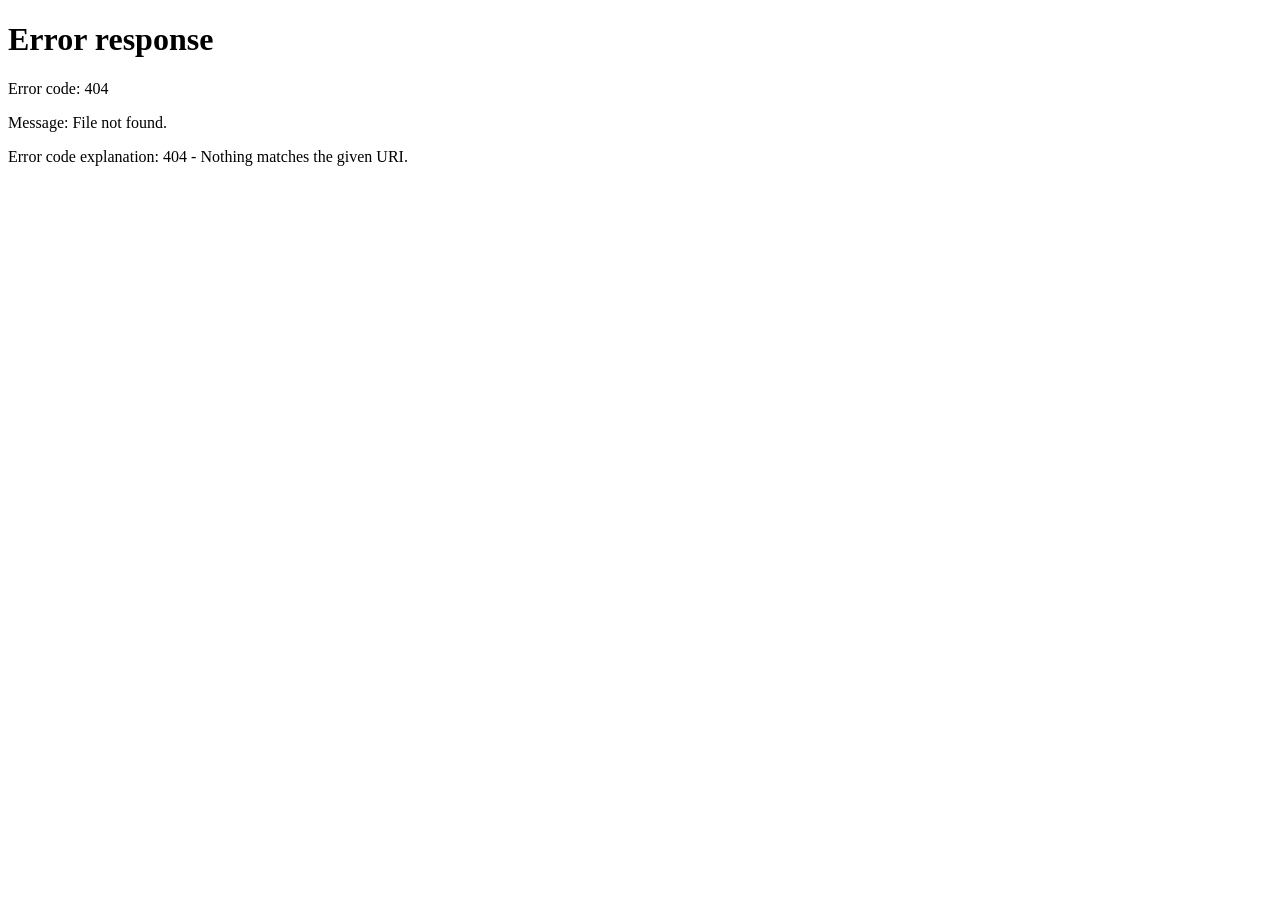
==== atas.html @ 08c1dd57 "Add files via upload" ====
<!DOCTYPE html>
<html lang="pt-BR" data-theme="light">
  <head>
    <meta charset="UTF-8" />
    <meta name="viewport" content="width=device-width, initial-scale=1.0" />
    <title>ATA's - Nílzon e Marco</title>
    <style>
      * { box-sizing: border-box; }

      body {
        margin: 0;
        background: #f3f6fb;
        color: #1f2a44;
        font-family: -apple-system, BlinkMacSystemFont, 'Segoe UI', Roboto, Helvetica, Arial, sans-serif;
      }

      .page { min-height: 100vh; }

      .hero {
        background: linear-gradient(135deg, #204ccf 0%, #3b82f6 100%);
        color: #ffffff;
        padding: 28px 24px 22px;
        box-shadow: 0 10px 24px rgba(37, 99, 235, 0.18);
      }
      .hero-inner, .content-inner {
        max-width: 1200px;
        margin: 0 auto;
      }
      .hero-top {
        display: flex;
        justify-content: space-between;
        align-items: flex-start;
        gap: 20px;
        flex-wrap: wrap;
      }
      .brand {
        display: flex;
        align-items: center;
        gap: 16px;
      }
      .brand-icon {
        width: 54px;
        height: 54px;
        display: grid;
        place-items: center;
        border-radius: 14px;
        background: rgba(255, 255, 255, 0.12);
        border: 1px solid rgba(255, 255, 255, 0.22);
        font-size: 24px;
      }
      h1 {
        margin: 0 0 4px;
        font-size: 2rem;
        line-height: 1.1;
        font-weight: 700;
      }
      h2 {
        margin: 0;
        font-size: 0.98rem;
        font-weight: 500;
        color: rgba(255, 255, 255, 0.84);
      }
      .hero-actions-top {
        display: flex;
        align-items: center;
        gap: 10px;
        flex-wrap: wrap;
      }
      .nav-btn, .logout-btn {
        padding: 9px 16px;
        font-size: 0.9rem;
        border-radius: 999px;
        border: 1px solid rgba(255, 255, 255, 0.32);
        background: rgba(255, 255, 255, 0.14);
        color: #ffffff;
        cursor: pointer;
        font-weight: 600;
        text-decoration: none;
        display: inline-flex;
        align-items: center;
        gap: 6px;
      }
      .nav-btn:hover, .logout-btn:hover { background: rgba(255, 255, 255, 0.24); }
      .logout-btn { background: rgba(255, 255, 255, 0.06); }

      .content-inner { padding: 18px 24px 36px; }

      .panel {
        background: #ffffff;
        border: 1px solid #e2e8f0;
        border-radius: 18px;
        padding: 22px;
        box-shadow: 0 12px 28px rgba(15, 23, 42, 0.06);
        margin-bottom: 22px;
      }
      .panel-head {
        display: flex;
        justify-content: space-between;
        align-items: flex-start;
        gap: 12px;
        flex-wrap: wrap;
        margin-bottom: 16px;
      }
      .panel-title {
        margin: 0;
        font-size: 1.08rem;
        font-weight: 700;
        color: #1e293b;
      }
      .panel-subtitle {
        margin: 2px 0 0;
        font-size: 0.88rem;
        color: #64748b;
      }

      .form-grid {
        display: grid;
        grid-template-columns: repeat(2, minmax(0, 1fr));
        gap: 14px;
        margin-bottom: 14px;
      }
      .form-field { display: flex; flex-direction: column; }
      .form-field.full { grid-column: 1 / -1; }
      .form-label {
        font-size: 0.78rem;
        font-weight: 700;
        text-transform: uppercase;
        letter-spacing: 0.04em;
        color: #475569;
        margin-bottom: 6px;
      }
      .form-input,
      .form-textarea,
      .form-select {
        width: 100%;
        padding: 10px 12px;
        font-size: 0.95rem;
        border-radius: 10px;
        border: 1px solid #cbd5e1;
        background: #f8fafc;
        color: #1e293b;
        font-family: inherit;
        outline: none;
      }
      .form-textarea { min-height: 90px; resize: vertical; }
      .form-input:focus,
      .form-textarea:focus,
      .form-select:focus {
        border-color: #2563eb;
        background: #ffffff;
        box-shadow: 0 0 0 3px rgba(37, 99, 235, 0.15);
      }

      .tabs {
        display: flex;
        gap: 8px;
        flex-wrap: wrap;
        margin-bottom: 14px;
      }
      .tab-btn {
        padding: 8px 14px;
        font-size: 0.86rem;
        font-weight: 600;
        border-radius: 999px;
        border: 1px solid #dbe4f0;
        background: #ffffff;
        color: #64748b;
        cursor: pointer;
        font-family: inherit;
      }
      .tab-btn:hover { background: #f8fafc; }
      .tab-btn.active {
        background: #2563eb;
        border-color: #2563eb;
        color: #ffffff;
      }
      .tab-pane { display: none; }
      .tab-pane.active { display: block; }

      .item-list {
        display: flex;
        flex-direction: column;
        gap: 10px;
        margin-bottom: 12px;
      }
      .item-row {
        display: grid;
        grid-template-columns: 36px 1fr 160px 150px 36px;
        gap: 10px;
        align-items: center;
        background: #f8fafc;
        border: 1px solid #e2e8f0;
        border-radius: 12px;
        padding: 8px 10px;
      }
      .item-row .item-pos {
        text-align: center;
        font-weight: 700;
        color: #2563eb;
        background: #eff6ff;
        border-radius: 8px;
        padding: 8px 0;
        font-size: 0.85rem;
      }
      .item-row .item-input {
        width: 100%;
        padding: 9px 10px;
        font-size: 0.93rem;
        border-radius: 8px;
        border: 1px solid #cbd5e1;
        background: #ffffff;
        color: #1e293b;
        font-family: inherit;
        outline: none;
      }
      .item-row .item-select,
      .item-row .item-date {
        width: 100%;
        padding: 9px 10px;
        font-size: 0.9rem;
        border-radius: 8px;
        border: 1px solid #cbd5e1;
        background: #ffffff;
        color: #1e293b;
        font-family: inherit;
        outline: none;
      }
      .item-remove {
        background: #fef2f2;
        border: 1px solid #fecaca;
        color: #b91c1c;
        border-radius: 8px;
        padding: 8px;
        cursor: pointer;
        font-weight: 700;
      }
      .item-remove:hover { background: #fee2e2; }
      .item-remove:disabled { opacity: 0.4; cursor: not-allowed; }

      .row-actions {
        display: flex;
        gap: 10px;
        flex-wrap: wrap;
        justify-content: space-between;
        align-items: center;
      }
      .btn {
        padding: 11px 18px;
        font-size: 0.95rem;
        font-weight: 700;
        border-radius: 12px;
        border: 0;
        cursor: pointer;
        font-family: inherit;
      }
      .btn.primary {
        background: linear-gradient(135deg, #2563eb 0%, #3b82f6 100%);
        color: #ffffff;
        box-shadow: 0 8px 18px rgba(37, 99, 235, 0.22);
      }
      .btn.primary:hover { filter: brightness(0.97); }
      .btn.secondary {
        background: #f1f5f9;
        color: #334155;
      }
      .btn.secondary:hover { background: #e2e8f0; }
      .btn.ghost {
        background: #ffffff;
        border: 1px solid #cbd5e1;
        color: #475569;
      }
      .btn.ghost:hover { background: #f8fafc; }
      .btn:disabled { opacity: 0.6; cursor: progress; }

      .helper {
        font-size: 0.82rem;
        color: #64748b;
        margin-top: 4px;
      }

      .feedback {
        margin-top: 12px;
        padding: 10px 12px;
        border-radius: 10px;
        font-size: 0.88rem;
        display: none;
      }
      .feedback.success {
        background: #dcfce7;
        color: #166534;
        border: 1px solid #86efac;
      }
      .feedback.error {
        background: #fef2f2;
        color: #b91c1c;
        border: 1px solid #fecaca;
      }
      .feedback.info {
        background: #eff6ff;
        color: #1d4ed8;
        border: 1px solid #bfdbfe;
      }

      .ata-history {
        display: flex;
        flex-direction: column;
        gap: 14px;
      }
      .ata-card {
        border: 1px solid #e2e8f0;
        border-radius: 14px;
        padding: 14px 16px;
        background: #f8fafc;
      }
      .ata-card-head {
        display: flex;
        justify-content: space-between;
        gap: 10px;
        flex-wrap: wrap;
        margin-bottom: 6px;
      }
      .ata-card-title {
        margin: 0;
        font-size: 1rem;
        font-weight: 700;
        color: #1e293b;
      }
      .ata-card-meta {
        font-size: 0.82rem;
        color: #64748b;
      }
      .ata-card-meta strong { color: #1e293b; }
      .ata-card-tags {
        display: flex;
        flex-wrap: wrap;
        gap: 6px;
        margin-top: 8px;
      }
      .ata-tag {
        font-size: 0.72rem;
        font-weight: 700;
        text-transform: uppercase;
        letter-spacing: 0.04em;
        padding: 4px 8px;
        border-radius: 999px;
      }
      .ata-tag.institucional { background: #eef2ff; color: #4338ca; }
      .ata-tag.financeiro    { background: #ecfdf5; color: #047857; }
      .ata-tag.fiscal        { background: #ecfeff; color: #0f766e; }
      .ata-tag.juridico      { background: #f5f3ff; color: #7c3aed; }
      .ata-tag.comercial     { background: #fff1f2; color: #be123c; }
      .ata-tag.operacional   { background: #f1f5f9; color: #334155; }
      .ata-tag.estrategico   { background: #fef3c7; color: #b45309; }
      .ata-tag.marketing     { background: #fdf2f8; color: #c026d3; }
      .ata-tag.ti            { background: #e0f2fe; color: #0369a1; }
      .ata-tag.consultoria   { background: #fff7ed; color: #c2410c; }
      .ata-tag.outras        { background: #f1f5f9; color: #64748b; }
      .ata-tag.count {
        background: #e0f2fe;
        color: #0c4a6e;
      }
      .ata-card-notes {
        margin-top: 10px;
        background: #ffffff;
        border: 1px dashed #cbd5e1;
        border-radius: 10px;
        padding: 8px 10px;
        font-size: 0.88rem;
        color: #475569;
        white-space: pre-wrap;
      }
      .empty-history {
        text-align: center;
        color: #94a3b8;
        padding: 30px 10px;
      }

      @media (max-width: 760px) {
        .form-grid { grid-template-columns: 1fr; }
        .item-row {
          grid-template-columns: 1fr;
        }
        .item-row .item-pos {
          width: 36px;
          padding: 6px 0;
        }
        .row-actions { flex-direction: column; align-items: stretch; }
        .btn { width: 100%; }
      }

      /* ===== Toolbar do histórico ===== */
      .history-toolbar {
        display: flex;
        gap: 10px;
        margin-bottom: 14px;
        flex-wrap: wrap;
        align-items: center;
      }
      .history-search {
        flex: 2;
        min-width: 220px;
      }
      .history-select {
        flex: 1;
        min-width: 150px;
        background: #ffffff;
      }
      .history-toolbar.custom-range {
        margin-top: -6px;
        margin-bottom: 18px;
      }

      /* Card de ATA clicável */
      .ata-card {
        cursor: pointer;
        transition: transform 0.15s ease, box-shadow 0.15s ease, border-color 0.15s ease;
      }
      .ata-card:hover {
        transform: translateY(-2px);
        box-shadow: 0 14px 28px rgba(15, 23, 42, 0.10);
        border-color: #cfddf6;
      }

      /* ===== Modal de detalhes da ATA ===== */
      .modal-backdrop {
        position: fixed;
        inset: 0;
        background: rgba(15, 23, 42, 0.55);
        display: none;
        align-items: center;
        justify-content: center;
        padding: 20px;
        z-index: 100;
      }
      .modal-backdrop.open { display: flex; }
      .modal-card {
        background: #ffffff;
        border-radius: 18px;
        box-shadow: 0 22px 48px rgba(15, 23, 42, 0.28);
        width: 100%;
        max-width: 720px;
        max-height: 90vh;
        overflow-y: auto;
        padding: 24px;
      }
      .ata-detail-card { padding: 26px 28px; }
      .ata-detail-head {
        display: flex;
        justify-content: space-between;
        align-items: flex-start;
        gap: 14px;
        margin-bottom: 14px;
        padding-bottom: 14px;
        border-bottom: 1px solid #f1f5f9;
      }
      .modal-title {
        margin: 0 0 6px;
        font-size: 1.25rem;
        color: #1e293b;
      }
      .ata-detail-meta {
        font-size: 0.85rem;
        color: #64748b;
      }
      .modal-close-btn {
        flex: 0 0 auto;
        width: 36px;
        height: 36px;
        padding: 0 !important;
        font-size: 1rem;
      }

      .ata-detail-section { margin: 16px 0; }
      .ata-detail-section-title {
        margin: 0 0 10px;
        font-size: 0.78rem;
        text-transform: uppercase;
        letter-spacing: 0.08em;
        color: #94a3b8;
        font-weight: 700;
      }
      .ata-detail-task-count {
        font-size: 0.78rem;
        color: #2563eb;
        margin-left: 6px;
      }
      .ata-detail-info-grid {
        display: grid;
        grid-template-columns: repeat(2, 1fr);
        gap: 10px 18px;
      }
      .ata-detail-info-item {
        font-size: 0.88rem;
        color: #1e293b;
      }
      .ata-detail-info-item strong {
        display: block;
        font-size: 0.72rem;
        text-transform: uppercase;
        letter-spacing: 0.06em;
        color: #94a3b8;
        margin-bottom: 2px;
      }
      .ata-detail-notes {
        background: #f8fafc;
        border: 1px solid #e2e8f0;
        border-radius: 12px;
        padding: 12px 14px;
        font-size: 0.9rem;
        color: #1e293b;
        white-space: pre-wrap;
      }
      .ata-detail-tasks {
        display: flex;
        flex-direction: column;
        gap: 8px;
      }
      .ata-detail-task {
        display: flex;
        align-items: center;
        gap: 10px;
        padding: 10px 12px;
        border: 1px solid #e2e8f0;
        border-radius: 10px;
        background: #ffffff;
        font-size: 0.9rem;
      }
      .ata-detail-task .task-num {
        flex: 0 0 32px;
        height: 28px;
        display: grid;
        place-items: center;
        background: #f1f5f9;
        color: #475569;
        border-radius: 999px;
        font-weight: 700;
        font-size: 0.78rem;
      }
      .ata-detail-task .task-title {
        flex: 1;
        color: #1e293b;
      }
      .ata-detail-task .task-status {
        font-size: 0.72rem;
        font-weight: 700;
        padding: 4px 8px;
        border-radius: 999px;
        text-transform: uppercase;
        letter-spacing: 0.04em;
      }
      .ata-detail-task .task-status.pendente {
        background: #fef3c7;
        color: #92400e;
      }
      .ata-detail-task .task-status.concluida {
        background: #dcfce7;
        color: #166534;
      }
      .ata-detail-task.concluida .task-title {
        text-decoration: line-through;
        color: #94a3b8;
      }
      .ata-detail-task .task-cat {
        font-size: 0.7rem;
        font-weight: 700;
        padding: 3px 7px;
        border-radius: 999px;
        text-transform: uppercase;
      }

      .modal-actions {
        display: flex;
        justify-content: flex-end;
        gap: 10px;
        margin-top: 20px;
        padding-top: 16px;
        border-top: 1px solid #f1f5f9;
        flex-wrap: wrap;
      }
      .modal-btn {
        padding: 10px 16px;
        border-radius: 999px;
        font-size: 0.9rem;
        font-weight: 600;
        cursor: pointer;
        font-family: inherit;
        border: 1px solid transparent;
      }
      .modal-btn.primary {
        background: linear-gradient(135deg, #2563eb, #3b82f6);
        color: #ffffff;
        box-shadow: 0 6px 14px rgba(37, 99, 235, 0.22);
      }
      .modal-btn.primary:hover { filter: brightness(0.96); }
      .modal-btn.secondary {
        background: #f1f5f9;
        color: #334155;
      }
      .modal-btn.secondary:hover { background: #e2e8f0; }

      /* ===== Print ===== */
      @media print {
        body * { visibility: hidden; }
        #ata-detail-modal, #ata-detail-modal * { visibility: visible; }
        #ata-detail-modal {
          position: absolute;
          inset: 0;
          background: #ffffff;
          padding: 0;
          display: block !important;
        }
        .modal-card {
          box-shadow: none;
          max-width: 100%;
          max-height: none;
          border-radius: 0;
        }
        .modal-actions, .modal-close-btn { display: none !important; }
      }

      @media (max-width: 640px) {
        .ata-detail-info-grid { grid-template-columns: 1fr; }
        .modal-actions { justify-content: stretch; }
        .modal-btn { flex: 1; text-align: center; }
      }
    </style>
    <link rel="stylesheet" href="css/notifications.css" />
  </head>
  <body>
    <div class="page">
      <header class="hero">
        <div class="hero-inner">
          <div class="hero-top">
            <div class="brand">
              <div class="brand-icon">📑</div>
              <div>
                <h1>ATA's</h1>
                <h2>Registre tarefas em série e gere cards no quadro</h2>
              </div>
            </div>
            <div class="hero-actions-top" id="hero-actions-top">
              <a class="nav-btn" href="index.html" title="Voltar ao quadro de cards">📋 Quadro</a>
              <a class="nav-btn" href="dashboard.html" title="Painel gerencial">📊 Painel gerencial</a>
              <button class="logout-btn" id="logout-btn" type="button">Sair</button>
            </div>
          </div>
        </div>
      </header>

      <main class="content-inner">
        <!-- Nova ATA -->
        <section class="panel">
          <div class="panel-head">
            <div>
              <h3 class="panel-title">Nova ATA</h3>
              <p class="panel-subtitle">Preencha o cabeçalho, adicione as tarefas e gere os cards de uma só vez.</p>
            </div>
          </div>

          <div class="form-grid">
            <div class="form-field full">
              <label class="form-label" for="ata-title">Título da ATA *</label>
              <input type="text" id="ata-title" class="form-input" placeholder="Ex.: Reunião 30/04 - Marco e Nílzon" maxlength="200" />
            </div>
            <div class="form-field">
              <label class="form-label" for="ata-meeting-date">Data da reunião *</label>
              <input type="date" id="ata-meeting-date" class="form-input" />
              <span class="helper">Data em que a reunião aconteceu.</span>
            </div>
            <div class="form-field">
              <label class="form-label" for="ata-author">Autor / responsável *</label>
              <input type="text" id="ata-author" class="form-input" placeholder="Seu nome" maxlength="80" />
              <span class="helper">Quem está registrando esta ATA.</span>
            </div>
            <div class="form-field full">
              <label class="form-label" for="ata-participants">Nome dos participantes</label>
              <input type="text" id="ata-participants" class="form-input" placeholder="Ex.: Marco Monteiro, Nílzon Spínola, Carlos ABE" maxlength="400" />
              <span class="helper">Separe os nomes por vírgula.</span>
            </div>
            <div class="form-field full">
              <label class="form-label" for="ata-notes">Observações da ATA (opcional)</label>
              <textarea id="ata-notes" class="form-textarea" placeholder="Contexto, decisões, encaminhamentos..." maxlength="2000"></textarea>
            </div>
          </div>

          <div class="tabs" role="tablist">
            <button class="tab-btn active" type="button" data-tab="structured">Editor estruturado</button>
            <button class="tab-btn" type="button" data-tab="paste">Colar lista corrida</button>
          </div>

          <!-- Aba: estruturado -->
          <div class="tab-pane active" id="tab-structured">
            <div class="item-list" id="item-list"></div>
            <div class="row-actions">
              <button class="btn ghost" id="add-item" type="button">➕ Adicionar tarefa</button>
              <div style="flex: 1"></div>
              <button class="btn secondary" id="clear-items" type="button">Limpar lista</button>
            </div>
          </div>

          <!-- Aba: colar -->
          <div class="tab-pane" id="tab-paste">
            <div class="form-field full">
              <label class="form-label" for="paste-area">Cole aqui a lista de tarefas (uma por linha)</label>
              <textarea id="paste-area" class="form-textarea" style="min-height: 160px;" placeholder="Ex.:&#10;1. Elaborar contrato XPTO&#10;- Confirmar endereço fiscal&#10;Definir CNAE&#10;Listar perguntas para consultoria"></textarea>
              <span class="helper">Numeração e marcadores (1., -, *, •) são removidos automaticamente. Cada linha vira uma tarefa com a categoria padrão.</span>
            </div>
            <div class="row-actions">
              <button class="btn ghost" id="import-paste" type="button">⬇ Importar para o editor</button>
              <div style="flex: 1"></div>
              <button class="btn secondary" id="clear-paste" type="button">Limpar texto</button>
            </div>
          </div>

          <div class="feedback" id="feedback"></div>

          <div class="row-actions" style="margin-top: 18px;">
            <span class="helper" id="counter">0 tarefa(s) na lista</span>
            <div style="flex: 1"></div>
            <button class="btn primary" id="save-ata" type="button">💾 Gerar cards no quadro</button>
          </div>
        </section>

        <!-- Histórico -->
        <section class="panel" id="history-panel">
          <div class="panel-head">
            <div>
              <h3 class="panel-title">Histórico de ATAs</h3>
              <p class="panel-subtitle" id="history-counter">Carregando…</p>
            </div>
          </div>

          <!-- Toolbar de busca e filtros -->
          <div class="history-toolbar">
            <input type="text" id="history-search" class="form-input history-search" placeholder="🔍 Buscar por título, autor ou participante…" maxlength="120" />
            <select id="history-period" class="form-input history-select">
              <option value="all">Todos os períodos</option>
              <option value="7">Últimos 7 dias</option>
              <option value="30">Últimos 30 dias</option>
              <option value="month">Este mês</option>
              <option value="custom">Personalizado…</option>
            </select>
            <select id="history-category" class="form-input history-select">
              <option value="all">Todas as categorias</option>
            </select>
            <select id="history-sort" class="form-input history-select">
              <option value="recent">Mais recente</option>
              <option value="oldest">Mais antiga</option>
              <option value="tasks">Mais tarefas</option>
            </select>
          </div>
          <div class="history-toolbar custom-range" id="history-custom-range" style="display:none;">
            <label class="helper" style="display:flex; align-items:center; gap:6px;">De
              <input type="date" id="history-from" class="form-input" />
            </label>
            <label class="helper" style="display:flex; align-items:center; gap:6px;">Até
              <input type="date" id="history-to" class="form-input" />
            </label>
          </div>

          <div class="ata-history" id="ata-history">
            <div class="empty-history" id="ata-history-empty">Carregando histórico…</div>
          </div>
        </section>
      </main>
    </div>

    <!-- Modal: Detalhes da ATA -->
    <div class="modal-backdrop" id="ata-detail-modal" role="dialog" aria-modal="true" aria-labelledby="ata-detail-title">
      <div class="modal-card ata-detail-card" id="ata-detail-printable">
        <div class="ata-detail-head">
          <div>
            <h3 class="modal-title" id="ata-detail-title">ATA</h3>
            <div class="ata-detail-meta" id="ata-detail-meta"></div>
          </div>
          <button type="button" class="modal-btn secondary modal-close-btn" id="ata-detail-close" aria-label="Fechar">✕</button>
        </div>

        <div class="ata-detail-section" id="ata-detail-info"></div>
        <div class="ata-detail-section" id="ata-detail-notes-wrap" style="display:none;">
          <h4 class="ata-detail-section-title">Observações</h4>
          <div class="ata-detail-notes" id="ata-detail-notes"></div>
        </div>

        <div class="ata-detail-section">
          <h4 class="ata-detail-section-title">Tarefas geradas <span class="ata-detail-task-count" id="ata-detail-task-count"></span></h4>
          <div class="ata-detail-tasks" id="ata-detail-tasks">
            <div class="empty-history">Carregando tarefas…</div>
          </div>
        </div>

        <div class="modal-actions ata-detail-actions">
          <button type="button" class="modal-btn secondary" id="ata-detail-copy">📋 Copiar resumo</button>
          <button type="button" class="modal-btn secondary" id="ata-detail-print">🖨️ Imprimir / PDF</button>
          <button type="button" class="modal-btn primary" id="ata-detail-close-btn">Fechar</button>
        </div>
      </div>
    </div>

    <script>
      (function () {
        // ---------- Auth gate ----------
        const SESSION_KEY = 'taoca-auth-ok';
        try {
          if (sessionStorage.getItem(SESSION_KEY) !== '1') {
            window.location.replace('login.html');
            return;
          }
        } catch (e) {
          window.location.replace('login.html');
          return;
        }

        // ---------- Constantes ----------
        const TASKS_TABLE = 'tasks';
        const ATAS_TABLE = 'atas';
        const CATEGORY_LABEL = {
          institucional: 'Institucional',
          financeiro: 'Financeiro',
          fiscal: 'Fiscal',
          juridico: 'Jurídico',
          comercial: 'Comercial',
          operacional: 'Operacional',
          estrategico: 'Estratégico',
          marketing: 'Marketing',
          ti: 'TI',
          consultoria: 'Consultoria',
          outras: 'Outras',
        };

        // ---------- Refs ----------
        const logoutBtn = document.getElementById('logout-btn');
        const ataTitle = document.getElementById('ata-title');
        const ataAuthor = document.getElementById('ata-author');
        const ataMeetingDate = document.getElementById('ata-meeting-date');
        const ataParticipants = document.getElementById('ata-participants');
        const ataNotes = document.getElementById('ata-notes');

        // Categoria/prazo padrão fixos (foram removidos do form, valores aplicados aos itens novos)
        const DEFAULT_CATEGORY = 'institucional';
        const DEFAULT_DUE = '';
        const itemList = document.getElementById('item-list');
        const addItemBtn = document.getElementById('add-item');
        const clearItemsBtn = document.getElementById('clear-items');
        const pasteArea = document.getElementById('paste-area');
        const importPasteBtn = document.getElementById('import-paste');
        const clearPasteBtn = document.getElementById('clear-paste');
        const counterEl = document.getElementById('counter');
        const saveAtaBtn = document.getElementById('save-ata');
        const feedback = document.getElementById('feedback');
        const tabBtns = document.querySelectorAll('.tab-btn');
        const ataHistory = document.getElementById('ata-history');
        const ataHistoryEmpty = document.getElementById('ata-history-empty');

        // ---------- Helpers ----------
        function escapeHtml(text) {
          return String(text == null ? '' : text).replace(/[&<>"']/g, (m) => (
            { '&': '&amp;', '<': '&lt;', '>': '&gt;', '"': '&quot;', "'": '&#39;' }[m]
          ));
        }
        function formatNowBR() {
          return new Date().toLocaleString('pt-BR', { dateStyle: 'short', timeStyle: 'short' });
        }
        function nowIso() { return new Date().toISOString(); }

        function showFeedback(type, message) {
          feedback.className = `feedback ${type}`;
          feedback.textContent = message;
          feedback.style.display = 'block';
          if (type === 'success') {
            setTimeout(() => { feedback.style.display = 'none'; }, 6000);
          }
        }

        // ---------- API ----------
        async function fetchTasks() {
          const res = await fetch(`tables/${TASKS_TABLE}?limit=500&sort=task_number`);
          if (!res.ok) throw new Error('Falha ao carregar tarefas');
          const json = await res.json();
          return (json.data || []).filter((row) => !row.deleted);
        }
        async function createTask(payload) {
          const res = await fetch(`tables/${TASKS_TABLE}`, {
            method: 'POST',
            headers: { 'Content-Type': 'application/json' },
            body: JSON.stringify(payload),
          });
          if (!res.ok) throw new Error('Falha ao criar tarefa');
          return await res.json();
        }
        async function fetchAtas() {
          const res = await fetch(`tables/${ATAS_TABLE}?limit=200`);
          if (!res.ok) throw new Error('Falha ao carregar atas');
          const json = await res.json();
          return (json.data || []).filter((row) => !row.deleted);
        }
        async function createAta(payload) {
          const res = await fetch(`tables/${ATAS_TABLE}`, {
            method: 'POST',
            headers: { 'Content-Type': 'application/json' },
            body: JSON.stringify(payload),
          });
          if (!res.ok) throw new Error('Falha ao salvar ATA');
          return await res.json();
        }

        // ---------- Editor estruturado ----------
        function createItemRow(prefill = {}) {
          const row = document.createElement('div');
          row.className = 'item-row';
          row.innerHTML = `
            <div class="item-pos">—</div>
            <input type="text" class="item-input" placeholder="Descreva a tarefa" maxlength="200" />
            <select class="item-select">
              <option value="institucional">Institucional</option>
              <option value="financeiro">Financeiro</option>
              <option value="fiscal">Fiscal</option>
              <option value="juridico">Jurídico</option>
              <option value="comercial">Comercial</option>
              <option value="operacional">Operacional</option>
              <option value="estrategico">Estratégico</option>
              <option value="marketing">Marketing</option>
              <option value="ti">TI</option>
              <option value="consultoria">Consultoria</option>
              <option value="outras">Outras</option>
            </select>
            <input type="date" class="item-date" />
            <button type="button" class="item-remove" title="Remover">✕</button>
          `;
          const input = row.querySelector('.item-input');
          const select = row.querySelector('.item-select');
          const date = row.querySelector('.item-date');
          const removeBtn = row.querySelector('.item-remove');

          input.value = prefill.title || '';
          select.value = prefill.category || DEFAULT_CATEGORY;
          date.value = prefill.due || DEFAULT_DUE;

          removeBtn.addEventListener('click', () => {
            row.remove();
            updateItemPositions();
            updateCounter();
          });

          return row;
        }

        function updateItemPositions() {
          const rows = Array.from(itemList.querySelectorAll('.item-row'));
          rows.forEach((row, i) => {
            row.querySelector('.item-pos').textContent = String(i + 1);
            const removeBtn = row.querySelector('.item-remove');
            removeBtn.disabled = rows.length === 1;
          });
        }

        function updateCounter() {
          const rows = Array.from(itemList.querySelectorAll('.item-row'));
          const valid = rows.filter((r) => (r.querySelector('.item-input').value || '').trim().length > 0).length;
          counterEl.textContent = `${valid} tarefa(s) na lista`;
        }

        function addItem(prefill) {
          const row = createItemRow(prefill);
          itemList.appendChild(row);
          row.querySelector('.item-input').addEventListener('input', updateCounter);
          updateItemPositions();
          updateCounter();
          return row;
        }

        addItemBtn.addEventListener('click', () => {
          const row = addItem({});
          row.querySelector('.item-input').focus();
        });

        clearItemsBtn.addEventListener('click', () => {
          if (!confirm('Tem certeza que deseja limpar a lista?')) return;
          itemList.innerHTML = '';
          addItem({});
        });

        // ---------- Importar lista colada ----------
        function parsePastedList(text) {
          const lines = String(text || '').split(/\r?\n/);
          return lines
            .map((l) => l.trim())
            .filter(Boolean)
            .map((l) => l.replace(/^\s*([0-9]+[\.\)]\s*|[-*•·]\s*)/, '').trim())
            .filter(Boolean);
        }

        importPasteBtn.addEventListener('click', () => {
          const items = parsePastedList(pasteArea.value);
          if (!items.length) {
            showFeedback('error', 'Nenhuma linha válida foi encontrada no texto colado.');
            return;
          }
          // Limpa lista atual se houver apenas uma linha vazia
          const existingRows = Array.from(itemList.querySelectorAll('.item-row'));
          const onlyEmpty = existingRows.length === 1 && !existingRows[0].querySelector('.item-input').value.trim();
          if (onlyEmpty) itemList.innerHTML = '';

          items.forEach((title) => addItem({ title }));
          // Volta para a aba estruturado
          switchTab('structured');
          showFeedback('info', `${items.length} tarefa(s) importada(s) do texto. Revise antes de gerar os cards.`);
        });

        clearPasteBtn.addEventListener('click', () => {
          pasteArea.value = '';
        });

        // ---------- Tabs ----------
        function switchTab(name) {
          tabBtns.forEach((btn) => {
            btn.classList.toggle('active', btn.dataset.tab === name);
          });
          document.querySelectorAll('.tab-pane').forEach((pane) => {
            pane.classList.toggle('active', pane.id === `tab-${name}`);
          });
        }
        tabBtns.forEach((btn) => {
          btn.addEventListener('click', () => switchTab(btn.dataset.tab));
        });

        // ---------- Salvar ATA ----------
        function nextTaskNumber(existing) {
          if (!existing.length) return 1;
          return Math.max(...existing.map((t) => Number(t.task_number) || 0)) + 1;
        }

        saveAtaBtn.addEventListener('click', async () => {
          const title = (ataTitle.value || '').trim();
          const meetingDate = (ataMeetingDate.value || '').trim();
          const author = (ataAuthor.value || '').trim();
          const participants = (ataParticipants.value || '').trim();
          const defaultCategory = DEFAULT_CATEGORY;
          const defaultDue = DEFAULT_DUE;
          const notes = (ataNotes.value || '').trim();

          if (!title) {
            showFeedback('error', 'Informe o título da ATA.');
            ataTitle.focus();
            return;
          }
          if (!meetingDate) {
            showFeedback('error', 'Informe a data da reunião.');
            ataMeetingDate.focus();
            return;
          }
          if (!author) {
            showFeedback('error', 'Informe o autor / responsável da ATA.');
            ataAuthor.focus();
            return;
          }

          const rows = Array.from(itemList.querySelectorAll('.item-row'));
          const items = rows.map((row) => ({
            title: (row.querySelector('.item-input').value || '').trim(),
            category: row.querySelector('.item-select').value,
            due: (row.querySelector('.item-date').value || '').trim(),
          })).filter((it) => it.title);

          if (!items.length) {
            showFeedback('error', 'Adicione pelo menos uma tarefa antes de salvar a ATA.');
            return;
          }

          if (!confirm(`Confirmar criação de ${items.length} card(s) no quadro?`)) return;

          saveAtaBtn.disabled = true;
          showFeedback('info', `Criando ${items.length} card(s) e registrando a ATA…`);

          try {
            // Pega tarefas atuais para calcular numeração
            const existingTasks = await fetchTasks();
            let nextNum = nextTaskNumber(existingTasks);

            const createdIds = [];
            for (const item of items) {
              const payload = {
                task_number: nextNum++,
                category: CATEGORY_LABEL[item.category] ? item.category : defaultCategory,
                title: item.title,
                description: '',
                status: 'pendente',
                completed_by: '',
                completed_at: '',
                completed_at_iso: '',
                due_date: item.due || '',
                created_by: author,
                source_ata: title,
              };
              const created = await createTask(payload);
              if (created && created.id) createdIds.push(created.id);
            }

            // Salva a ATA com IDs gerados
            const ataCreated = await createAta({
              title,
              meeting_date: meetingDate,
              author,
              participants,
              default_category: defaultCategory,
              default_due: defaultDue,
              notes,
              created_at: formatNowBR(),
              created_at_iso: nowIso(),
              task_ids: createdIds,
              task_count: createdIds.length,
            });

            // Registrar notificação
            if (window.TaocaNotif) {
              window.TaocaNotif.log({
                event_type: 'ata_created',
                icon: '📑',
                actor: author || 'Equipe',
                title: `${author || 'Equipe'} registrou ATA "${title}"`,
                details: `${createdIds.length} tarefa(s) gerada(s)${participants ? ' · Participantes: ' + participants : ''}`,
                ata_id: (ataCreated && ataCreated.id) || '',
              });
            }

            showFeedback('success', `✅ ATA registrada e ${createdIds.length} card(s) criado(s) no quadro!`);
            // Reset do formulário
            ataTitle.value = '';
            ataMeetingDate.value = '';
            ataParticipants.value = '';
            ataNotes.value = '';
            itemList.innerHTML = '';
            addItem({});
            updateCounter();
            // Atualiza histórico
            loadHistory();
          } catch (err) {
            console.error(err);
            showFeedback('error', 'Erro ao salvar a ATA. Verifique sua conexão e tente novamente.');
          } finally {
            saveAtaBtn.disabled = false;
          }
        });

        // ---------- Histórico ----------
        const historySearch = document.getElementById('history-search');
        const historyPeriod = document.getElementById('history-period');
        const historyCategory = document.getElementById('history-category');
        const historySort = document.getElementById('history-sort');
        const historyCustomRange = document.getElementById('history-custom-range');
        const historyFrom = document.getElementById('history-from');
        const historyTo = document.getElementById('history-to');
        const historyCounter = document.getElementById('history-counter');

        let allAtas = [];
        let allTasksCache = [];

        // Popula seletor de categoria do filtro
        (function populateHistoryCatFilter() {
          const opts = ['<option value="all">Todas as categorias</option>'].concat(
            Object.keys(CATEGORY_LABEL).map((k) => `<option value="${k}">${CATEGORY_LABEL[k]}</option>`)
          );
          historyCategory.innerHTML = opts.join('');
        })();

        function fmtMeetingDate(iso) {
          if (!iso) return '';
          const m = String(iso).match(/^(\d{4})-(\d{2})-(\d{2})/);
          return m ? `${m[3]}/${m[2]}/${m[1]}` : iso;
        }
        function startOfDayLocal(d) {
          const x = new Date(d);
          x.setHours(0, 0, 0, 0);
          return x;
        }
        function ataMatchesFilters(ata) {
          // Busca textual
          const q = (historySearch.value || '').trim().toLowerCase();
          if (q) {
            const blob = [
              ata.title, ata.author, ata.participants, ata.notes,
            ].filter(Boolean).join(' ').toLowerCase();
            if (!blob.includes(q)) return false;
          }
          // Período
          const period = historyPeriod.value;
          const refIso = ata.created_at_iso || '';
          if (period !== 'all' && refIso) {
            const ref = new Date(refIso);
            const today = startOfDayLocal(new Date());
            if (period === '7') {
              const lim = new Date(today); lim.setDate(lim.getDate() - 7);
              if (ref < lim) return false;
            } else if (period === '30') {
              const lim = new Date(today); lim.setDate(lim.getDate() - 30);
              if (ref < lim) return false;
            } else if (period === 'month') {
              if (ref.getFullYear() !== today.getFullYear() || ref.getMonth() !== today.getMonth()) return false;
            } else if (period === 'custom') {
              const from = historyFrom.value;
              const to = historyTo.value;
              if (from) {
                const f = new Date(from + 'T00:00:00');
                if (ref < f) return false;
              }
              if (to) {
                const t = new Date(to + 'T23:59:59');
                if (ref > t) return false;
              }
            }
          }
          // Categoria
          const cat = historyCategory.value;
          if (cat !== 'all') {
            if ((ata.default_category || '') !== cat) return false;
          }
          return true;
        }
        function sortAtas(list) {
          const mode = historySort.value;
          if (mode === 'oldest') {
            return list.slice().sort((a, b) => (a.created_at_iso || '').localeCompare(b.created_at_iso || ''));
          }
          if (mode === 'tasks') {
            return list.slice().sort((a, b) => {
              const ca = a.task_count || (Array.isArray(a.task_ids) ? a.task_ids.length : 0);
              const cb = b.task_count || (Array.isArray(b.task_ids) ? b.task_ids.length : 0);
              return cb - ca;
            });
          }
          return list.slice().sort((a, b) => (b.created_at_iso || '').localeCompare(a.created_at_iso || ''));
        }
        function renderHistory() {
          // Remove cards atuais
          Array.from(ataHistory.querySelectorAll('.ata-card')).forEach((el) => el.remove());

          if (!allAtas.length) {
            ataHistoryEmpty.textContent = 'Nenhuma ATA registrada ainda. Crie a primeira acima 👆';
            ataHistoryEmpty.style.display = 'block';
            historyCounter.textContent = '0 ATAs registradas';
            return;
          }

          const filtered = sortAtas(allAtas.filter(ataMatchesFilters));
          const totalTasks = allAtas.reduce((acc, a) => acc + (a.task_count || (Array.isArray(a.task_ids) ? a.task_ids.length : 0)), 0);
          historyCounter.textContent = `${allAtas.length} ATA(s) registrada(s) · ${totalTasks} tarefa(s) gerada(s) · mostrando ${filtered.length}`;

          if (!filtered.length) {
            ataHistoryEmpty.textContent = 'Nenhuma ATA encontrada para os filtros selecionados.';
            ataHistoryEmpty.style.display = 'block';
            return;
          }

          ataHistoryEmpty.style.display = 'none';
          filtered.forEach((ata) => {
            const card = document.createElement('div');
            card.className = 'ata-card';
            card.dataset.ataId = ata.id || '';
            const cat = ata.default_category || 'institucional';
            const catLabel = CATEGORY_LABEL[cat] || cat;
            const count = ata.task_count || (Array.isArray(ata.task_ids) ? ata.task_ids.length : 0);
            const meetingDateBR = fmtMeetingDate(ata.meeting_date);

            const participantsHtml = ata.participants
              ? `<div class="ata-card-meta" style="margin-top:4px;">👥 Participantes: <strong>${escapeHtml(ata.participants)}</strong></div>`
              : '';
            const meetingDateHtml = meetingDateBR
              ? `<span class="ata-tag count" style="background:#fef3c7;color:#92400e;">📅 ${escapeHtml(meetingDateBR)}</span>`
              : '';

            card.innerHTML = `
              <div class="ata-card-head">
                <h4 class="ata-card-title">${escapeHtml(ata.title || 'ATA')}</h4>
                <span class="ata-card-meta">Registrada em ${escapeHtml(ata.created_at || '')}</span>
              </div>
              <div class="ata-card-meta">
                ✍️ Autor: <strong>${escapeHtml(ata.author || 'Equipe')}</strong>
              </div>
              ${participantsHtml}
              <div class="ata-card-tags">
                ${meetingDateHtml}
                <span class="ata-tag ${escapeHtml(cat)}">${escapeHtml(catLabel)}</span>
                <span class="ata-tag count">${count} tarefa(s)</span>
              </div>
            `;
            card.addEventListener('click', () => openAtaDetail(ata));
            ataHistory.appendChild(card);
          });
        }

        async function loadHistory() {
          ataHistoryEmpty.textContent = 'Carregando histórico…';
          ataHistoryEmpty.style.display = 'block';
          try {
            const [atas, tasksAll] = await Promise.all([fetchAtas(), fetchTasks()]);
            allAtas = atas || [];
            allTasksCache = tasksAll || [];
            renderHistory();
          } catch (err) {
            console.error(err);
            ataHistoryEmpty.textContent = 'Não foi possível carregar o histórico.';
            ataHistoryEmpty.style.display = 'block';
          }
        }

        // Listeners dos filtros
        historySearch.addEventListener('input', renderHistory);
        historyPeriod.addEventListener('change', () => {
          historyCustomRange.style.display = historyPeriod.value === 'custom' ? 'flex' : 'none';
          renderHistory();
        });
        historyCategory.addEventListener('change', renderHistory);
        historySort.addEventListener('change', renderHistory);
        historyFrom.addEventListener('change', renderHistory);
        historyTo.addEventListener('change', renderHistory);

        // ---------- Modal de detalhes da ATA ----------
        const ataDetailModal = document.getElementById('ata-detail-modal');
        const ataDetailTitle = document.getElementById('ata-detail-title');
        const ataDetailMeta = document.getElementById('ata-detail-meta');
        const ataDetailInfo = document.getElementById('ata-detail-info');
        const ataDetailNotesWrap = document.getElementById('ata-detail-notes-wrap');
        const ataDetailNotes = document.getElementById('ata-detail-notes');
        const ataDetailTasksEl = document.getElementById('ata-detail-tasks');
        const ataDetailTaskCount = document.getElementById('ata-detail-task-count');
        const ataDetailClose = document.getElementById('ata-detail-close');
        const ataDetailCloseBtn = document.getElementById('ata-detail-close-btn');
        const ataDetailPrint = document.getElementById('ata-detail-print');
        const ataDetailCopy = document.getElementById('ata-detail-copy');
        let currentAtaDetail = null;
        let currentAtaTasks = [];

        function openAtaDetail(ata) {
          currentAtaDetail = ata;
          currentAtaTasks = [];

          ataDetailTitle.textContent = ata.title || 'ATA';
          const meetingDateBR = fmtMeetingDate(ata.meeting_date);
          ataDetailMeta.textContent = `Registrada em ${ata.created_at || '—'}${meetingDateBR ? ' · Reunião em ' + meetingDateBR : ''}`;

          const cat = ata.default_category || 'institucional';
          const catLabel = CATEGORY_LABEL[cat] || cat;

          ataDetailInfo.innerHTML = `
            <div class="ata-detail-info-grid">
              <div class="ata-detail-info-item"><strong>Autor</strong>${escapeHtml(ata.author || 'Equipe')}</div>
              <div class="ata-detail-info-item"><strong>Data da reunião</strong>${escapeHtml(meetingDateBR || '—')}</div>
              <div class="ata-detail-info-item" style="grid-column: 1 / -1;"><strong>Participantes</strong>${escapeHtml(ata.participants || '—')}</div>
              <div class="ata-detail-info-item"><strong>Categoria padrão</strong><span class="ata-tag ${escapeHtml(cat)}">${escapeHtml(catLabel)}</span></div>
              <div class="ata-detail-info-item"><strong>Total de tarefas</strong>${ata.task_count || (Array.isArray(ata.task_ids) ? ata.task_ids.length : 0)}</div>
            </div>
          `;

          if (ata.notes) {
            ataDetailNotesWrap.style.display = '';
            ataDetailNotes.textContent = ata.notes;
          } else {
            ataDetailNotesWrap.style.display = 'none';
            ataDetailNotes.textContent = '';
          }

          // Carrega as tarefas vinculadas
          const taskIds = Array.isArray(ata.task_ids) ? ata.task_ids : [];
          const taskTitleAta = ata.title || '';
          ataDetailTasksEl.innerHTML = '<div class="empty-history">Carregando tarefas…</div>';
          ataDetailTaskCount.textContent = `(${taskIds.length})`;

          // Busca as tarefas atualizadas
          (async () => {
            try {
              const tasksAll = await fetchTasks();
              allTasksCache = tasksAll;
              // Vincula por task_ids ou por source_ata
              let related = tasksAll.filter((t) => taskIds.includes(t.id));
              if (!related.length && taskTitleAta) {
                related = tasksAll.filter((t) => (t.source_ata || '') === taskTitleAta);
              }
              related.sort((a, b) => (a.task_number || 0) - (b.task_number || 0));
              currentAtaTasks = related;
              renderDetailTasks(related);
            } catch (err) {
              console.error(err);
              ataDetailTasksEl.innerHTML = '<div class="empty-history">Não foi possível carregar as tarefas vinculadas.</div>';
            }
          })();

          ataDetailModal.classList.add('open');
        }

        function renderDetailTasks(tasks) {
          if (!tasks.length) {
            ataDetailTasksEl.innerHTML = '<div class="empty-history">Nenhuma tarefa vinculada encontrada.</div>';
            return;
          }
          ataDetailTasksEl.innerHTML = tasks.map((t) => {
            const cat = t.category || 'institucional';
            const catLabel = CATEGORY_LABEL[cat] || cat;
            const status = t.status === 'concluida' ? 'concluida' : 'pendente';
            const statusLabel = status === 'concluida' ? 'Concluída' : 'Pendente';
            return `
              <div class="ata-detail-task ${status}">
                <span class="task-num">#${t.task_number || '—'}</span>
                <span class="task-title">${escapeHtml(t.title || '')}</span>
                <span class="ata-tag ${escapeHtml(cat)} task-cat">${escapeHtml(catLabel)}</span>
                <span class="task-status ${status}">${statusLabel}</span>
              </div>
            `;
          }).join('');
        }

        function closeAtaDetail() {
          ataDetailModal.classList.remove('open');
          currentAtaDetail = null;
          currentAtaTasks = [];
        }

        ataDetailClose.addEventListener('click', closeAtaDetail);
        ataDetailCloseBtn.addEventListener('click', closeAtaDetail);
        ataDetailModal.addEventListener('click', (e) => {
          if (e.target === ataDetailModal) closeAtaDetail();
        });
        document.addEventListener('keydown', (e) => {
          if (e.key === 'Escape' && ataDetailModal.classList.contains('open')) closeAtaDetail();
        });

        ataDetailPrint.addEventListener('click', () => {
          window.print();
        });
        ataDetailCopy.addEventListener('click', async () => {
          if (!currentAtaDetail) return;
          const ata = currentAtaDetail;
          const meetingDateBR = fmtMeetingDate(ata.meeting_date);
          const cat = ata.default_category || 'institucional';
          const catLabel = CATEGORY_LABEL[cat] || cat;
          const lines = [];
          lines.push(`📑 ATA: ${ata.title || 'Sem título'}`);
          if (meetingDateBR) lines.push(`📅 Data da reunião: ${meetingDateBR}`);
          lines.push(`✍️ Autor: ${ata.author || 'Equipe'}`);
          if (ata.participants) lines.push(`👥 Participantes: ${ata.participants}`);
          lines.push(`🏷️ Categoria padrão: ${catLabel}`);
          if (ata.notes) {
            lines.push('');
            lines.push('📝 Observações:');
            lines.push(ata.notes);
          }
          if (currentAtaTasks.length) {
            lines.push('');
            lines.push(`✅ Tarefas geradas (${currentAtaTasks.length}):`);
            currentAtaTasks.forEach((t) => {
              const status = t.status === 'concluida' ? '✓' : '○';
              const tCatLabel = CATEGORY_LABEL[t.category] || t.category || '';
              lines.push(`  ${status} #${t.task_number || ''} — ${t.title || ''} [${tCatLabel}]`);
            });
          }
          lines.push('');
          lines.push(`Registrada em ${ata.created_at || ''}`);
          const text = lines.join('\n');
          try {
            await navigator.clipboard.writeText(text);
            ataDetailCopy.textContent = '✅ Copiado!';
            setTimeout(() => { ataDetailCopy.textContent = '📋 Copiar resumo'; }, 1800);
          } catch (e) {
            // Fallback antigo
            const ta = document.createElement('textarea');
            ta.value = text;
            document.body.appendChild(ta);
            ta.select();
            try { document.execCommand('copy'); } catch (err) {}
            ta.remove();
            ataDetailCopy.textContent = '✅ Copiado!';
            setTimeout(() => { ataDetailCopy.textContent = '📋 Copiar resumo'; }, 1800);
          }
        });

        // ---------- Sair ----------
        logoutBtn.addEventListener('click', () => {
          try { sessionStorage.removeItem(SESSION_KEY); } catch (e) {}
          window.location.replace('login.html');
        });

        // ---------- Bootstrap ----------
        // Lembra autor da última criação local
        try {
          const savedAuthor = sessionStorage.getItem('taoca-last-author') || '';
          ataAuthor.value = savedAuthor;
        } catch (e) {}
        ataAuthor.addEventListener('change', () => {
          try { sessionStorage.setItem('taoca-last-author', (ataAuthor.value || '').trim()); } catch (e) {}
        });

        addItem({});
        updateCounter();
        loadHistory();
      })();
    </script>

    <!-- Módulo de notificações compartilhadas -->
    <script src="js/notifications.js"></script>
    <script>
      (function () {
        if (!window.TaocaNotif) return;
        const host = document.getElementById('hero-actions-top');
        if (!host) return;
        const logoutBtn = document.getElementById('logout-btn');
        const slot = document.createElement('div');
        slot.style.display = 'inline-flex';
        if (logoutBtn) host.insertBefore(slot, logoutBtn);
        else host.appendChild(slot);
        window.TaocaNotif.mount(slot);
      })();
    </script>
  </body>
</html>
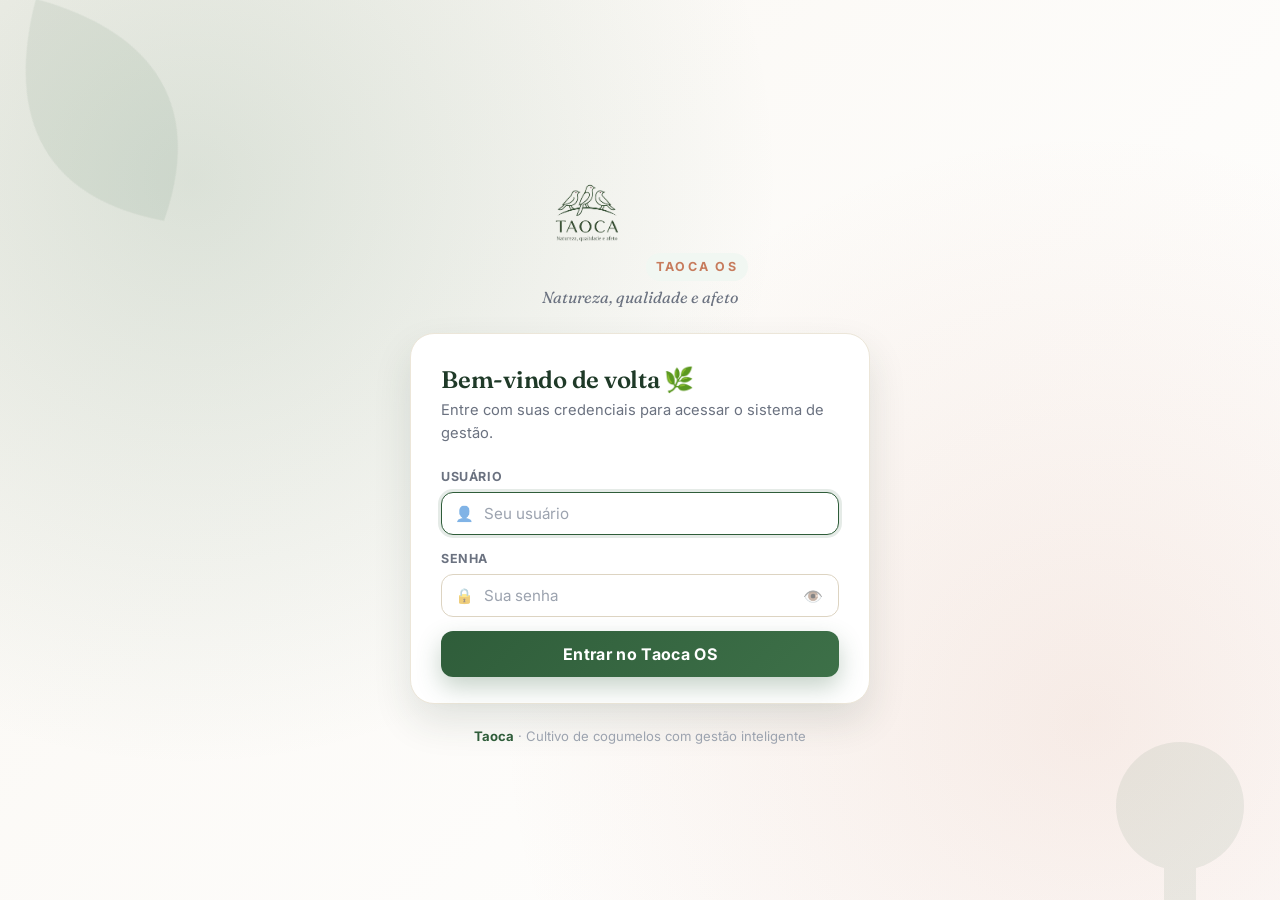
==== commit 1ea3b4a3: "feat(taoca-os): redesign executivo completo com módulos ERP e IA Transformação do site em 'Taoca OS'" ====
--- a/atas.html
+++ b/atas.html
@@ -1,1513 +1,270 @@
 <!DOCTYPE html>
-<html lang="pt-BR" data-theme="light">
-  <head>
-    <meta charset="UTF-8" />
-    <meta name="viewport" content="width=device-width, initial-scale=1.0" />
-    <title>ATA's - Nílzon e Marco</title>
-    <style>
-      * { box-sizing: border-box; }
-
-      body {
-        margin: 0;
-        background: #f3f6fb;
-        color: #1f2a44;
-        font-family: -apple-system, BlinkMacSystemFont, 'Segoe UI', Roboto, Helvetica, Arial, sans-serif;
-      }
-
-      .page { min-height: 100vh; }
-
-      .hero {
-        background: linear-gradient(135deg, #204ccf 0%, #3b82f6 100%);
-        color: #ffffff;
-        padding: 28px 24px 22px;
-        box-shadow: 0 10px 24px rgba(37, 99, 235, 0.18);
-      }
-      .hero-inner, .content-inner {
-        max-width: 1200px;
-        margin: 0 auto;
-      }
-      .hero-top {
-        display: flex;
-        justify-content: space-between;
-        align-items: flex-start;
-        gap: 20px;
-        flex-wrap: wrap;
-      }
-      .brand {
-        display: flex;
-        align-items: center;
-        gap: 16px;
-      }
-      .brand-icon {
-        width: 54px;
-        height: 54px;
-        display: grid;
-        place-items: center;
-        border-radius: 14px;
-        background: rgba(255, 255, 255, 0.12);
-        border: 1px solid rgba(255, 255, 255, 0.22);
-        font-size: 24px;
-      }
-      h1 {
-        margin: 0 0 4px;
-        font-size: 2rem;
-        line-height: 1.1;
-        font-weight: 700;
-      }
-      h2 {
-        margin: 0;
-        font-size: 0.98rem;
-        font-weight: 500;
-        color: rgba(255, 255, 255, 0.84);
-      }
-      .hero-actions-top {
-        display: flex;
-        align-items: center;
-        gap: 10px;
-        flex-wrap: wrap;
-      }
-      .nav-btn, .logout-btn {
-        padding: 9px 16px;
-        font-size: 0.9rem;
-        border-radius: 999px;
-        border: 1px solid rgba(255, 255, 255, 0.32);
-        background: rgba(255, 255, 255, 0.14);
-        color: #ffffff;
-        cursor: pointer;
-        font-weight: 600;
-        text-decoration: none;
-        display: inline-flex;
-        align-items: center;
-        gap: 6px;
-      }
-      .nav-btn:hover, .logout-btn:hover { background: rgba(255, 255, 255, 0.24); }
-      .logout-btn { background: rgba(255, 255, 255, 0.06); }
-
-      .content-inner { padding: 18px 24px 36px; }
-
-      .panel {
-        background: #ffffff;
-        border: 1px solid #e2e8f0;
-        border-radius: 18px;
-        padding: 22px;
-        box-shadow: 0 12px 28px rgba(15, 23, 42, 0.06);
-        margin-bottom: 22px;
-      }
-      .panel-head {
-        display: flex;
-        justify-content: space-between;
-        align-items: flex-start;
-        gap: 12px;
-        flex-wrap: wrap;
-        margin-bottom: 16px;
-      }
-      .panel-title {
-        margin: 0;
-        font-size: 1.08rem;
-        font-weight: 700;
-        color: #1e293b;
-      }
-      .panel-subtitle {
-        margin: 2px 0 0;
-        font-size: 0.88rem;
-        color: #64748b;
-      }
-
-      .form-grid {
-        display: grid;
-        grid-template-columns: repeat(2, minmax(0, 1fr));
-        gap: 14px;
-        margin-bottom: 14px;
-      }
-      .form-field { display: flex; flex-direction: column; }
-      .form-field.full { grid-column: 1 / -1; }
-      .form-label {
-        font-size: 0.78rem;
-        font-weight: 700;
-        text-transform: uppercase;
-        letter-spacing: 0.04em;
-        color: #475569;
-        margin-bottom: 6px;
-      }
-      .form-input,
-      .form-textarea,
-      .form-select {
-        width: 100%;
-        padding: 10px 12px;
-        font-size: 0.95rem;
-        border-radius: 10px;
-        border: 1px solid #cbd5e1;
-        background: #f8fafc;
-        color: #1e293b;
-        font-family: inherit;
-        outline: none;
-      }
-      .form-textarea { min-height: 90px; resize: vertical; }
-      .form-input:focus,
-      .form-textarea:focus,
-      .form-select:focus {
-        border-color: #2563eb;
-        background: #ffffff;
-        box-shadow: 0 0 0 3px rgba(37, 99, 235, 0.15);
-      }
-
-      .tabs {
-        display: flex;
-        gap: 8px;
-        flex-wrap: wrap;
-        margin-bottom: 14px;
-      }
-      .tab-btn {
-        padding: 8px 14px;
-        font-size: 0.86rem;
-        font-weight: 600;
-        border-radius: 999px;
-        border: 1px solid #dbe4f0;
-        background: #ffffff;
-        color: #64748b;
-        cursor: pointer;
-        font-family: inherit;
-      }
-      .tab-btn:hover { background: #f8fafc; }
-      .tab-btn.active {
-        background: #2563eb;
-        border-color: #2563eb;
-        color: #ffffff;
-      }
-      .tab-pane { display: none; }
-      .tab-pane.active { display: block; }
-
-      .item-list {
-        display: flex;
-        flex-direction: column;
-        gap: 10px;
-        margin-bottom: 12px;
-      }
-      .item-row {
-        display: grid;
-        grid-template-columns: 36px 1fr 160px 150px 36px;
-        gap: 10px;
-        align-items: center;
-        background: #f8fafc;
-        border: 1px solid #e2e8f0;
-        border-radius: 12px;
-        padding: 8px 10px;
-      }
-      .item-row .item-pos {
-        text-align: center;
-        font-weight: 700;
-        color: #2563eb;
-        background: #eff6ff;
-        border-radius: 8px;
-        padding: 8px 0;
-        font-size: 0.85rem;
-      }
-      .item-row .item-input {
-        width: 100%;
-        padding: 9px 10px;
-        font-size: 0.93rem;
-        border-radius: 8px;
-        border: 1px solid #cbd5e1;
-        background: #ffffff;
-        color: #1e293b;
-        font-family: inherit;
-        outline: none;
-      }
-      .item-row .item-select,
-      .item-row .item-date {
-        width: 100%;
-        padding: 9px 10px;
-        font-size: 0.9rem;
-        border-radius: 8px;
-        border: 1px solid #cbd5e1;
-        background: #ffffff;
-        color: #1e293b;
-        font-family: inherit;
-        outline: none;
-      }
-      .item-remove {
-        background: #fef2f2;
-        border: 1px solid #fecaca;
-        color: #b91c1c;
-        border-radius: 8px;
-        padding: 8px;
-        cursor: pointer;
-        font-weight: 700;
-      }
-      .item-remove:hover { background: #fee2e2; }
-      .item-remove:disabled { opacity: 0.4; cursor: not-allowed; }
-
-      .row-actions {
-        display: flex;
-        gap: 10px;
-        flex-wrap: wrap;
-        justify-content: space-between;
-        align-items: center;
-      }
-      .btn {
-        padding: 11px 18px;
-        font-size: 0.95rem;
-        font-weight: 700;
-        border-radius: 12px;
-        border: 0;
-        cursor: pointer;
-        font-family: inherit;
-      }
-      .btn.primary {
-        background: linear-gradient(135deg, #2563eb 0%, #3b82f6 100%);
-        color: #ffffff;
-        box-shadow: 0 8px 18px rgba(37, 99, 235, 0.22);
-      }
-      .btn.primary:hover { filter: brightness(0.97); }
-      .btn.secondary {
-        background: #f1f5f9;
-        color: #334155;
-      }
-      .btn.secondary:hover { background: #e2e8f0; }
-      .btn.ghost {
-        background: #ffffff;
-        border: 1px solid #cbd5e1;
-        color: #475569;
-      }
-      .btn.ghost:hover { background: #f8fafc; }
-      .btn:disabled { opacity: 0.6; cursor: progress; }
-
-      .helper {
-        font-size: 0.82rem;
-        color: #64748b;
-        margin-top: 4px;
-      }
-
-      .feedback {
-        margin-top: 12px;
-        padding: 10px 12px;
-        border-radius: 10px;
-        font-size: 0.88rem;
-        display: none;
-      }
-      .feedback.success {
-        background: #dcfce7;
-        color: #166534;
-        border: 1px solid #86efac;
-      }
-      .feedback.error {
-        background: #fef2f2;
-        color: #b91c1c;
-        border: 1px solid #fecaca;
-      }
-      .feedback.info {
-        background: #eff6ff;
-        color: #1d4ed8;
-        border: 1px solid #bfdbfe;
-      }
-
-      .ata-history {
-        display: flex;
-        flex-direction: column;
-        gap: 14px;
-      }
-      .ata-card {
-        border: 1px solid #e2e8f0;
-        border-radius: 14px;
-        padding: 14px 16px;
-        background: #f8fafc;
-      }
-      .ata-card-head {
-        display: flex;
-        justify-content: space-between;
-        gap: 10px;
-        flex-wrap: wrap;
-        margin-bottom: 6px;
-      }
-      .ata-card-title {
-        margin: 0;
-        font-size: 1rem;
-        font-weight: 700;
-        color: #1e293b;
-      }
-      .ata-card-meta {
-        font-size: 0.82rem;
-        color: #64748b;
-      }
-      .ata-card-meta strong { color: #1e293b; }
-      .ata-card-tags {
-        display: flex;
-        flex-wrap: wrap;
-        gap: 6px;
-        margin-top: 8px;
-      }
-      .ata-tag {
-        font-size: 0.72rem;
-        font-weight: 700;
-        text-transform: uppercase;
-        letter-spacing: 0.04em;
-        padding: 4px 8px;
-        border-radius: 999px;
-      }
-      .ata-tag.institucional { background: #eef2ff; color: #4338ca; }
-      .ata-tag.financeiro    { background: #ecfdf5; color: #047857; }
-      .ata-tag.fiscal        { background: #ecfeff; color: #0f766e; }
-      .ata-tag.juridico      { background: #f5f3ff; color: #7c3aed; }
-      .ata-tag.comercial     { background: #fff1f2; color: #be123c; }
-      .ata-tag.operacional   { background: #f1f5f9; color: #334155; }
-      .ata-tag.estrategico   { background: #fef3c7; color: #b45309; }
-      .ata-tag.marketing     { background: #fdf2f8; color: #c026d3; }
-      .ata-tag.ti            { background: #e0f2fe; color: #0369a1; }
-      .ata-tag.consultoria   { background: #fff7ed; color: #c2410c; }
-      .ata-tag.outras        { background: #f1f5f9; color: #64748b; }
-      .ata-tag.count {
-        background: #e0f2fe;
-        color: #0c4a6e;
-      }
-      .ata-card-notes {
-        margin-top: 10px;
-        background: #ffffff;
-        border: 1px dashed #cbd5e1;
-        border-radius: 10px;
-        padding: 8px 10px;
-        font-size: 0.88rem;
-        color: #475569;
-        white-space: pre-wrap;
-      }
-      .empty-history {
-        text-align: center;
-        color: #94a3b8;
-        padding: 30px 10px;
-      }
-
-      @media (max-width: 760px) {
-        .form-grid { grid-template-columns: 1fr; }
-        .item-row {
-          grid-template-columns: 1fr;
-        }
-        .item-row .item-pos {
-          width: 36px;
-          padding: 6px 0;
-        }
-        .row-actions { flex-direction: column; align-items: stretch; }
-        .btn { width: 100%; }
-      }
-
-      /* ===== Toolbar do histórico ===== */
-      .history-toolbar {
-        display: flex;
-        gap: 10px;
-        margin-bottom: 14px;
-        flex-wrap: wrap;
-        align-items: center;
-      }
-      .history-search {
-        flex: 2;
-        min-width: 220px;
-      }
-      .history-select {
-        flex: 1;
-        min-width: 150px;
-        background: #ffffff;
-      }
-      .history-toolbar.custom-range {
-        margin-top: -6px;
-        margin-bottom: 18px;
-      }
-
-      /* Card de ATA clicável */
-      .ata-card {
-        cursor: pointer;
-        transition: transform 0.15s ease, box-shadow 0.15s ease, border-color 0.15s ease;
-      }
-      .ata-card:hover {
-        transform: translateY(-2px);
-        box-shadow: 0 14px 28px rgba(15, 23, 42, 0.10);
-        border-color: #cfddf6;
-      }
-
-      /* ===== Modal de detalhes da ATA ===== */
-      .modal-backdrop {
-        position: fixed;
-        inset: 0;
-        background: rgba(15, 23, 42, 0.55);
-        display: none;
-        align-items: center;
-        justify-content: center;
-        padding: 20px;
-        z-index: 100;
-      }
-      .modal-backdrop.open { display: flex; }
-      .modal-card {
-        background: #ffffff;
-        border-radius: 18px;
-        box-shadow: 0 22px 48px rgba(15, 23, 42, 0.28);
-        width: 100%;
-        max-width: 720px;
-        max-height: 90vh;
-        overflow-y: auto;
-        padding: 24px;
-      }
-      .ata-detail-card { padding: 26px 28px; }
-      .ata-detail-head {
-        display: flex;
-        justify-content: space-between;
-        align-items: flex-start;
-        gap: 14px;
-        margin-bottom: 14px;
-        padding-bottom: 14px;
-        border-bottom: 1px solid #f1f5f9;
-      }
-      .modal-title {
-        margin: 0 0 6px;
-        font-size: 1.25rem;
-        color: #1e293b;
-      }
-      .ata-detail-meta {
-        font-size: 0.85rem;
-        color: #64748b;
-      }
-      .modal-close-btn {
-        flex: 0 0 auto;
-        width: 36px;
-        height: 36px;
-        padding: 0 !important;
-        font-size: 1rem;
-      }
-
-      .ata-detail-section { margin: 16px 0; }
-      .ata-detail-section-title {
-        margin: 0 0 10px;
-        font-size: 0.78rem;
-        text-transform: uppercase;
-        letter-spacing: 0.08em;
-        color: #94a3b8;
-        font-weight: 700;
-      }
-      .ata-detail-task-count {
-        font-size: 0.78rem;
-        color: #2563eb;
-        margin-left: 6px;
-      }
-      .ata-detail-info-grid {
-        display: grid;
-        grid-template-columns: repeat(2, 1fr);
-        gap: 10px 18px;
-      }
-      .ata-detail-info-item {
-        font-size: 0.88rem;
-        color: #1e293b;
-      }
-      .ata-detail-info-item strong {
-        display: block;
-        font-size: 0.72rem;
-        text-transform: uppercase;
-        letter-spacing: 0.06em;
-        color: #94a3b8;
-        margin-bottom: 2px;
-      }
-      .ata-detail-notes {
-        background: #f8fafc;
-        border: 1px solid #e2e8f0;
-        border-radius: 12px;
-        padding: 12px 14px;
-        font-size: 0.9rem;
-        color: #1e293b;
-        white-space: pre-wrap;
-      }
-      .ata-detail-tasks {
-        display: flex;
-        flex-direction: column;
-        gap: 8px;
-      }
-      .ata-detail-task {
-        display: flex;
-        align-items: center;
-        gap: 10px;
-        padding: 10px 12px;
-        border: 1px solid #e2e8f0;
-        border-radius: 10px;
-        background: #ffffff;
-        font-size: 0.9rem;
-      }
-      .ata-detail-task .task-num {
-        flex: 0 0 32px;
-        height: 28px;
-        display: grid;
-        place-items: center;
-        background: #f1f5f9;
-        color: #475569;
-        border-radius: 999px;
-        font-weight: 700;
-        font-size: 0.78rem;
-      }
-      .ata-detail-task .task-title {
-        flex: 1;
-        color: #1e293b;
-      }
-      .ata-detail-task .task-status {
-        font-size: 0.72rem;
-        font-weight: 700;
-        padding: 4px 8px;
-        border-radius: 999px;
-        text-transform: uppercase;
-        letter-spacing: 0.04em;
-      }
-      .ata-detail-task .task-status.pendente {
-        background: #fef3c7;
-        color: #92400e;
-      }
-      .ata-detail-task .task-status.concluida {
-        background: #dcfce7;
-        color: #166534;
-      }
-      .ata-detail-task.concluida .task-title {
-        text-decoration: line-through;
-        color: #94a3b8;
-      }
-      .ata-detail-task .task-cat {
-        font-size: 0.7rem;
-        font-weight: 700;
-        padding: 3px 7px;
-        border-radius: 999px;
-        text-transform: uppercase;
-      }
-
-      .modal-actions {
-        display: flex;
-        justify-content: flex-end;
-        gap: 10px;
-        margin-top: 20px;
-        padding-top: 16px;
-        border-top: 1px solid #f1f5f9;
-        flex-wrap: wrap;
-      }
-      .modal-btn {
-        padding: 10px 16px;
-        border-radius: 999px;
-        font-size: 0.9rem;
-        font-weight: 600;
-        cursor: pointer;
-        font-family: inherit;
-        border: 1px solid transparent;
-      }
-      .modal-btn.primary {
-        background: linear-gradient(135deg, #2563eb, #3b82f6);
-        color: #ffffff;
-        box-shadow: 0 6px 14px rgba(37, 99, 235, 0.22);
-      }
-      .modal-btn.primary:hover { filter: brightness(0.96); }
-      .modal-btn.secondary {
-        background: #f1f5f9;
-        color: #334155;
-      }
-      .modal-btn.secondary:hover { background: #e2e8f0; }
-
-      /* ===== Print ===== */
-      @media print {
-        body * { visibility: hidden; }
-        #ata-detail-modal, #ata-detail-modal * { visibility: visible; }
-        #ata-detail-modal {
-          position: absolute;
-          inset: 0;
-          background: #ffffff;
-          padding: 0;
-          display: block !important;
-        }
-        .modal-card {
-          box-shadow: none;
-          max-width: 100%;
-          max-height: none;
-          border-radius: 0;
-        }
-        .modal-actions, .modal-close-btn { display: none !important; }
-      }
-
-      @media (max-width: 640px) {
-        .ata-detail-info-grid { grid-template-columns: 1fr; }
-        .modal-actions { justify-content: stretch; }
-        .modal-btn { flex: 1; text-align: center; }
-      }
-    </style>
-    <link rel="stylesheet" href="css/notifications.css" />
-  </head>
-  <body>
-    <div class="page">
-      <header class="hero">
-        <div class="hero-inner">
-          <div class="hero-top">
-            <div class="brand">
-              <div class="brand-icon">📑</div>
-              <div>
-                <h1>ATA's</h1>
-                <h2>Registre tarefas em série e gere cards no quadro</h2>
-              </div>
-            </div>
-            <div class="hero-actions-top" id="hero-actions-top">
-              <a class="nav-btn" href="index.html" title="Voltar ao quadro de cards">📋 Quadro</a>
-              <a class="nav-btn" href="dashboard.html" title="Painel gerencial">📊 Painel gerencial</a>
-              <button class="logout-btn" id="logout-btn" type="button">Sair</button>
-            </div>
+<html lang="pt-BR">
+<head>
+  <meta charset="UTF-8" />
+  <meta name="viewport" content="width=device-width, initial-scale=1.0" />
+  <title>ATAs — Taoca OS</title>
+  <link rel="stylesheet" href="css/taoca-design-system.css" />
+  <link rel="stylesheet" href="css/notifications.css" />
+  <link rel="icon" href="assets/taoca-logo.png" />
+  <style>
+    .ata-grid {
+      display: grid;
+      grid-template-columns: 1.2fr 1fr;
+      gap: 22px;
+    }
+    @media (max-width: 1024px) { .ata-grid { grid-template-columns: 1fr; } }
+
+    .task-line {
+      display: flex;
+      align-items: flex-start;
+      gap: 10px;
+      padding: 8px 12px;
+      background: var(--taoca-cream-50);
+      border-radius: var(--radius-md);
+      margin-bottom: 6px;
+    }
+    .task-line .num {
+      width: 24px; height: 24px; border-radius: 50%;
+      background: var(--brand); color: #FFF;
+      display: grid; place-items: center;
+      font-weight: 700; font-size: 0.78rem;
+      flex-shrink: 0;
+    }
+    .task-line .text { flex: 1; font-size: 0.92rem; }
+    .task-line .remove { background: transparent; border: 0; cursor: pointer; color: var(--danger); font-size: 1.1rem; }
+
+    .ata-card {
+      background: var(--bg-surface);
+      border: 1px solid var(--border-soft);
+      border-radius: var(--radius-xl);
+      padding: 16px;
+      margin-bottom: 12px;
+    }
+    .ata-card .ata-head { display: flex; justify-content: space-between; gap: 10px; margin-bottom: 8px; flex-wrap: wrap; }
+    .ata-card .ata-title { font-family: var(--font-serif); font-weight: 600; font-size: 1.05rem; }
+    .ata-card .ata-meta { font-size: 0.8rem; color: var(--text-muted); }
+  </style>
+</head>
+<body>
+
+  <div class="ata-grid">
+    <!-- Coluna esquerda: criar nova ATA -->
+    <div>
+      <div class="card card-pad mb-4">
+        <div class="section-head" style="margin-bottom:6px;">
+          <div class="title-block">
+            <div class="eyebrow">Nova ATA</div>
+            <h3 class="h-title" style="font-size:1.25rem;">Registrar reunião</h3>
+            <p class="h-sub">Preencha o cabeçalho, adicione tarefas e gere os cards de uma só vez.</p>
           </div>
         </div>
-      </header>
-
-      <main class="content-inner">
-        <!-- Nova ATA -->
-        <section class="panel">
-          <div class="panel-head">
-            <div>
-              <h3 class="panel-title">Nova ATA</h3>
-              <p class="panel-subtitle">Preencha o cabeçalho, adicione as tarefas e gere os cards de uma só vez.</p>
-            </div>
+
+        <div class="field">
+          <label for="ata-title">Título da ATA *</label>
+          <input type="text" id="ata-title" class="input" placeholder="Ex.: Reunião de produção — semana 18" maxlength="200" />
+        </div>
+        <div class="grid grid-2">
+          <div class="field">
+            <label for="ata-date">Data da reunião *</label>
+            <input type="date" id="ata-date" class="input" />
           </div>
-
-          <div class="form-grid">
-            <div class="form-field full">
-              <label class="form-label" for="ata-title">Título da ATA *</label>
-              <input type="text" id="ata-title" class="form-input" placeholder="Ex.: Reunião 30/04 - Marco e Nílzon" maxlength="200" />
-            </div>
-            <div class="form-field">
-              <label class="form-label" for="ata-meeting-date">Data da reunião *</label>
-              <input type="date" id="ata-meeting-date" class="form-input" />
-              <span class="helper">Data em que a reunião aconteceu.</span>
-            </div>
-            <div class="form-field">
-              <label class="form-label" for="ata-author">Autor / responsável *</label>
-              <input type="text" id="ata-author" class="form-input" placeholder="Seu nome" maxlength="80" />
-              <span class="helper">Quem está registrando esta ATA.</span>
-            </div>
-            <div class="form-field full">
-              <label class="form-label" for="ata-participants">Nome dos participantes</label>
-              <input type="text" id="ata-participants" class="form-input" placeholder="Ex.: Marco Monteiro, Nílzon Spínola, Carlos ABE" maxlength="400" />
-              <span class="helper">Separe os nomes por vírgula.</span>
-            </div>
-            <div class="form-field full">
-              <label class="form-label" for="ata-notes">Observações da ATA (opcional)</label>
-              <textarea id="ata-notes" class="form-textarea" placeholder="Contexto, decisões, encaminhamentos..." maxlength="2000"></textarea>
-            </div>
+          <div class="field">
+            <label for="ata-author">Autor / responsável *</label>
+            <input type="text" id="ata-author" class="input" placeholder="Quem registra a ATA" />
           </div>
-
-          <div class="tabs" role="tablist">
-            <button class="tab-btn active" type="button" data-tab="structured">Editor estruturado</button>
-            <button class="tab-btn" type="button" data-tab="paste">Colar lista corrida</button>
-          </div>
-
-          <!-- Aba: estruturado -->
-          <div class="tab-pane active" id="tab-structured">
-            <div class="item-list" id="item-list"></div>
-            <div class="row-actions">
-              <button class="btn ghost" id="add-item" type="button">➕ Adicionar tarefa</button>
-              <div style="flex: 1"></div>
-              <button class="btn secondary" id="clear-items" type="button">Limpar lista</button>
-            </div>
-          </div>
-
-          <!-- Aba: colar -->
-          <div class="tab-pane" id="tab-paste">
-            <div class="form-field full">
-              <label class="form-label" for="paste-area">Cole aqui a lista de tarefas (uma por linha)</label>
-              <textarea id="paste-area" class="form-textarea" style="min-height: 160px;" placeholder="Ex.:&#10;1. Elaborar contrato XPTO&#10;- Confirmar endereço fiscal&#10;Definir CNAE&#10;Listar perguntas para consultoria"></textarea>
-              <span class="helper">Numeração e marcadores (1., -, *, •) são removidos automaticamente. Cada linha vira uma tarefa com a categoria padrão.</span>
-            </div>
-            <div class="row-actions">
-              <button class="btn ghost" id="import-paste" type="button">⬇ Importar para o editor</button>
-              <div style="flex: 1"></div>
-              <button class="btn secondary" id="clear-paste" type="button">Limpar texto</button>
-            </div>
-          </div>
-
-          <div class="feedback" id="feedback"></div>
-
-          <div class="row-actions" style="margin-top: 18px;">
-            <span class="helper" id="counter">0 tarefa(s) na lista</span>
-            <div style="flex: 1"></div>
-            <button class="btn primary" id="save-ata" type="button">💾 Gerar cards no quadro</button>
-          </div>
-        </section>
-
-        <!-- Histórico -->
-        <section class="panel" id="history-panel">
-          <div class="panel-head">
-            <div>
-              <h3 class="panel-title">Histórico de ATAs</h3>
-              <p class="panel-subtitle" id="history-counter">Carregando…</p>
-            </div>
-          </div>
-
-          <!-- Toolbar de busca e filtros -->
-          <div class="history-toolbar">
-            <input type="text" id="history-search" class="form-input history-search" placeholder="🔍 Buscar por título, autor ou participante…" maxlength="120" />
-            <select id="history-period" class="form-input history-select">
-              <option value="all">Todos os períodos</option>
-              <option value="7">Últimos 7 dias</option>
-              <option value="30">Últimos 30 dias</option>
-              <option value="month">Este mês</option>
-              <option value="custom">Personalizado…</option>
-            </select>
-            <select id="history-category" class="form-input history-select">
-              <option value="all">Todas as categorias</option>
-            </select>
-            <select id="history-sort" class="form-input history-select">
-              <option value="recent">Mais recente</option>
-              <option value="oldest">Mais antiga</option>
-              <option value="tasks">Mais tarefas</option>
-            </select>
-          </div>
-          <div class="history-toolbar custom-range" id="history-custom-range" style="display:none;">
-            <label class="helper" style="display:flex; align-items:center; gap:6px;">De
-              <input type="date" id="history-from" class="form-input" />
-            </label>
-            <label class="helper" style="display:flex; align-items:center; gap:6px;">Até
-              <input type="date" id="history-to" class="form-input" />
-            </label>
-          </div>
-
-          <div class="ata-history" id="ata-history">
-            <div class="empty-history" id="ata-history-empty">Carregando histórico…</div>
-          </div>
-        </section>
-      </main>
-    </div>
-
-    <!-- Modal: Detalhes da ATA -->
-    <div class="modal-backdrop" id="ata-detail-modal" role="dialog" aria-modal="true" aria-labelledby="ata-detail-title">
-      <div class="modal-card ata-detail-card" id="ata-detail-printable">
-        <div class="ata-detail-head">
-          <div>
-            <h3 class="modal-title" id="ata-detail-title">ATA</h3>
-            <div class="ata-detail-meta" id="ata-detail-meta"></div>
-          </div>
-          <button type="button" class="modal-btn secondary modal-close-btn" id="ata-detail-close" aria-label="Fechar">✕</button>
-        </div>
-
-        <div class="ata-detail-section" id="ata-detail-info"></div>
-        <div class="ata-detail-section" id="ata-detail-notes-wrap" style="display:none;">
-          <h4 class="ata-detail-section-title">Observações</h4>
-          <div class="ata-detail-notes" id="ata-detail-notes"></div>
-        </div>
-
-        <div class="ata-detail-section">
-          <h4 class="ata-detail-section-title">Tarefas geradas <span class="ata-detail-task-count" id="ata-detail-task-count"></span></h4>
-          <div class="ata-detail-tasks" id="ata-detail-tasks">
-            <div class="empty-history">Carregando tarefas…</div>
-          </div>
-        </div>
-
-        <div class="modal-actions ata-detail-actions">
-          <button type="button" class="modal-btn secondary" id="ata-detail-copy">📋 Copiar resumo</button>
-          <button type="button" class="modal-btn secondary" id="ata-detail-print">🖨️ Imprimir / PDF</button>
-          <button type="button" class="modal-btn primary" id="ata-detail-close-btn">Fechar</button>
+        </div>
+        <div class="field">
+          <label for="ata-participants">Participantes</label>
+          <input type="text" id="ata-participants" class="input" placeholder="Separe os nomes por vírgula" />
+        </div>
+        <div class="field">
+          <label for="ata-notes">Observações (opcional)</label>
+          <textarea id="ata-notes" class="textarea" placeholder="Decisões tomadas, contexto, próximos passos…" maxlength="2000"></textarea>
+        </div>
+
+        <hr style="border:0; border-top:1px solid var(--border-soft); margin:16px 0;" />
+
+        <div class="field">
+          <label for="ata-tasks">Lista de tarefas (uma por linha) — IA remove numeração automática</label>
+          <textarea id="ata-tasks" class="textarea" style="min-height:140px;" placeholder="1. Inocular novo lote de Shimeji
+- Atualizar planilha de custos
+• Visitar fornecedor de substrato"></textarea>
+        </div>
+
+        <div class="field">
+          <label for="ata-default-category">Categoria padrão das tarefas</label>
+          <select id="ata-default-category" class="select">
+            <option value="producao">🍄 Produção</option>
+            <option value="cultivo">🌱 Cultivo</option>
+            <option value="operacional" selected>Operacional</option>
+            <option value="institucional">Institucional</option>
+            <option value="financeiro">Financeiro</option>
+            <option value="comercial">Comercial</option>
+            <option value="estrategico">Estratégico</option>
+            <option value="marketing">Marketing</option>
+            <option value="outras">Outras</option>
+          </select>
+        </div>
+
+        <div class="text-sm text-secondary mb-3"><span id="ata-task-count">0</span> tarefa(s) na lista</div>
+
+        <div class="flex gap-2" style="flex-wrap:wrap;">
+          <button class="btn btn-primary" id="ata-save-btn" type="button">💾 Salvar ATA &amp; gerar tarefas</button>
+          <button class="btn btn-ghost" id="ata-clear-btn" type="button">Limpar</button>
         </div>
       </div>
     </div>
 
-    <script>
-      (function () {
-        // ---------- Auth gate ----------
-        const SESSION_KEY = 'taoca-auth-ok';
+    <!-- Coluna direita: histórico -->
+    <div>
+      <div class="section-head" style="margin-bottom:10px;">
+        <div class="title-block">
+          <div class="eyebrow">Histórico</div>
+          <h3 class="h-title" style="font-size:1.25rem;">ATAs registradas</h3>
+          <p class="h-sub">Acompanhe as últimas reuniões da equipe.</p>
+        </div>
+        <span class="sync-pill"><span class="sync-dot" id="sync-dot"></span><span id="sync-text">Sincronizado</span></span>
+      </div>
+      <div id="atas-list">
+        <div class="loading-state">Carregando histórico…</div>
+      </div>
+    </div>
+  </div>
+
+  <script src="js/taoca-shell.js"></script>
+  <script>TaocaShell.mount({ active: 'atas', breadcrumb: 'Operação · ATAs', title: 'Atas de Reunião' });</script>
+
+  <script>
+    (function () {
+      const ATAS_TABLE='atas', TASKS_TABLE='tasks';
+      const POLL_MS=12000;
+
+      const $ = (id) => document.getElementById(id);
+      const titleI=$('ata-title'), dateI=$('ata-date'), authorI=$('ata-author'), partsI=$('ata-participants'), notesI=$('ata-notes'), tasksI=$('ata-tasks'), catI=$('ata-default-category');
+      const taskCountEl=$('ata-task-count'), saveBtn=$('ata-save-btn'), clearBtn=$('ata-clear-btn');
+      const listEl=$('atas-list'), syncDot=$('sync-dot'), syncText=$('sync-text');
+
+      function setSync(state, msg){
+        syncDot.classList.remove('syncing','error');
+        if(state==='syncing') syncDot.classList.add('syncing');
+        if(state==='error') syncDot.classList.add('error');
+        syncText.textContent = msg || (state==='syncing'?'Sincronizando…':state==='error'?'Falha':'Sincronizado');
+      }
+      function escapeHtml(s){return String(s==null?'':s).replace(/[&<>"']/g,m=>({'&':'&amp;','<':'&lt;','>':'&gt;','"':'&quot;',"'":'&#39;'}[m]));}
+
+      function parseLines(){
+        const raw = (tasksI.value||'').split('\n').map(l=>l.trim()).filter(Boolean);
+        return raw.map(l => l.replace(/^[\s]*([0-9]+[\.\)]\s*|[-•*]\s*)+/, '').trim()).filter(Boolean);
+      }
+      function updateCount(){ taskCountEl.textContent = parseLines().length; }
+      tasksI.addEventListener('input', updateCount);
+
+      // Defaults
+      try {
+        const today = new Date().toISOString().slice(0,10);
+        dateI.value = today;
+        const u = (window.TaocaShell && TaocaShell.getCurrentUser && TaocaShell.getCurrentUser()) || '';
+        if(u) authorI.value = u;
+      } catch(e){}
+
+      async function fetchAtas(){
         try {
-          if (sessionStorage.getItem(SESSION_KEY) !== '1') {
-            window.location.replace('login.html');
-            return;
-          }
-        } catch (e) {
-          window.location.replace('login.html');
-          return;
+          const r = await fetch(`tables/${ATAS_TABLE}?limit=200&sort=meeting_date`);
+          if(!r.ok) return [];
+          const j = await r.json();
+          return (j.data||[]).filter(x=>!x.deleted).sort((a,b)=>String(b.meeting_date||'').localeCompare(String(a.meeting_date||'')));
+        } catch(e){ return []; }
+      }
+      async function nextTaskNumber(){
+        try {
+          const r = await fetch(`tables/${TASKS_TABLE}?limit=500`);
+          if(!r.ok) return 1;
+          const j = await r.json();
+          const all=(j.data||[]).filter(x=>!x.deleted);
+          if(!all.length) return 1;
+          return Math.max(...all.map(t=>Number(t.task_number)||0))+1;
+        } catch(e){ return 1; }
+      }
+
+      async function renderHistory(){
+        setSync('syncing','Carregando histórico…');
+        const atas = await fetchAtas();
+        if(!atas.length){
+          listEl.innerHTML = `<div class="empty-state"><div class="em-icon">📑</div><div class="em-title">Nenhuma ATA registrada</div><div>Crie a primeira ao lado.</div></div>`;
+          setSync('ok','Sincronizado'); return;
         }
-
-        // ---------- Constantes ----------
-        const TASKS_TABLE = 'tasks';
-        const ATAS_TABLE = 'atas';
-        const CATEGORY_LABEL = {
-          institucional: 'Institucional',
-          financeiro: 'Financeiro',
-          fiscal: 'Fiscal',
-          juridico: 'Jurídico',
-          comercial: 'Comercial',
-          operacional: 'Operacional',
-          estrategico: 'Estratégico',
-          marketing: 'Marketing',
-          ti: 'TI',
-          consultoria: 'Consultoria',
-          outras: 'Outras',
-        };
-
-        // ---------- Refs ----------
-        const logoutBtn = document.getElementById('logout-btn');
-        const ataTitle = document.getElementById('ata-title');
-        const ataAuthor = document.getElementById('ata-author');
-        const ataMeetingDate = document.getElementById('ata-meeting-date');
-        const ataParticipants = document.getElementById('ata-participants');
-        const ataNotes = document.getElementById('ata-notes');
-
-        // Categoria/prazo padrão fixos (foram removidos do form, valores aplicados aos itens novos)
-        const DEFAULT_CATEGORY = 'institucional';
-        const DEFAULT_DUE = '';
-        const itemList = document.getElementById('item-list');
-        const addItemBtn = document.getElementById('add-item');
-        const clearItemsBtn = document.getElementById('clear-items');
-        const pasteArea = document.getElementById('paste-area');
-        const importPasteBtn = document.getElementById('import-paste');
-        const clearPasteBtn = document.getElementById('clear-paste');
-        const counterEl = document.getElementById('counter');
-        const saveAtaBtn = document.getElementById('save-ata');
-        const feedback = document.getElementById('feedback');
-        const tabBtns = document.querySelectorAll('.tab-btn');
-        const ataHistory = document.getElementById('ata-history');
-        const ataHistoryEmpty = document.getElementById('ata-history-empty');
-
-        // ---------- Helpers ----------
-        function escapeHtml(text) {
-          return String(text == null ? '' : text).replace(/[&<>"']/g, (m) => (
-            { '&': '&amp;', '<': '&lt;', '>': '&gt;', '"': '&quot;', "'": '&#39;' }[m]
-          ));
-        }
-        function formatNowBR() {
-          return new Date().toLocaleString('pt-BR', { dateStyle: 'short', timeStyle: 'short' });
-        }
-        function nowIso() { return new Date().toISOString(); }
-
-        function showFeedback(type, message) {
-          feedback.className = `feedback ${type}`;
-          feedback.textContent = message;
-          feedback.style.display = 'block';
-          if (type === 'success') {
-            setTimeout(() => { feedback.style.display = 'none'; }, 6000);
-          }
-        }
-
-        // ---------- API ----------
-        async function fetchTasks() {
-          const res = await fetch(`tables/${TASKS_TABLE}?limit=500&sort=task_number`);
-          if (!res.ok) throw new Error('Falha ao carregar tarefas');
-          const json = await res.json();
-          return (json.data || []).filter((row) => !row.deleted);
-        }
-        async function createTask(payload) {
-          const res = await fetch(`tables/${TASKS_TABLE}`, {
-            method: 'POST',
-            headers: { 'Content-Type': 'application/json' },
-            body: JSON.stringify(payload),
-          });
-          if (!res.ok) throw new Error('Falha ao criar tarefa');
-          return await res.json();
-        }
-        async function fetchAtas() {
-          const res = await fetch(`tables/${ATAS_TABLE}?limit=200`);
-          if (!res.ok) throw new Error('Falha ao carregar atas');
-          const json = await res.json();
-          return (json.data || []).filter((row) => !row.deleted);
-        }
-        async function createAta(payload) {
-          const res = await fetch(`tables/${ATAS_TABLE}`, {
-            method: 'POST',
-            headers: { 'Content-Type': 'application/json' },
-            body: JSON.stringify(payload),
-          });
-          if (!res.ok) throw new Error('Falha ao salvar ATA');
-          return await res.json();
-        }
-
-        // ---------- Editor estruturado ----------
-        function createItemRow(prefill = {}) {
-          const row = document.createElement('div');
-          row.className = 'item-row';
-          row.innerHTML = `
-            <div class="item-pos">—</div>
-            <input type="text" class="item-input" placeholder="Descreva a tarefa" maxlength="200" />
-            <select class="item-select">
-              <option value="institucional">Institucional</option>
-              <option value="financeiro">Financeiro</option>
-              <option value="fiscal">Fiscal</option>
-              <option value="juridico">Jurídico</option>
-              <option value="comercial">Comercial</option>
-              <option value="operacional">Operacional</option>
-              <option value="estrategico">Estratégico</option>
-              <option value="marketing">Marketing</option>
-              <option value="ti">TI</option>
-              <option value="consultoria">Consultoria</option>
-              <option value="outras">Outras</option>
-            </select>
-            <input type="date" class="item-date" />
-            <button type="button" class="item-remove" title="Remover">✕</button>
-          `;
-          const input = row.querySelector('.item-input');
-          const select = row.querySelector('.item-select');
-          const date = row.querySelector('.item-date');
-          const removeBtn = row.querySelector('.item-remove');
-
-          input.value = prefill.title || '';
-          select.value = prefill.category || DEFAULT_CATEGORY;
-          date.value = prefill.due || DEFAULT_DUE;
-
-          removeBtn.addEventListener('click', () => {
-            row.remove();
-            updateItemPositions();
-            updateCounter();
-          });
-
-          return row;
-        }
-
-        function updateItemPositions() {
-          const rows = Array.from(itemList.querySelectorAll('.item-row'));
-          rows.forEach((row, i) => {
-            row.querySelector('.item-pos').textContent = String(i + 1);
-            const removeBtn = row.querySelector('.item-remove');
-            removeBtn.disabled = rows.length === 1;
-          });
-        }
-
-        function updateCounter() {
-          const rows = Array.from(itemList.querySelectorAll('.item-row'));
-          const valid = rows.filter((r) => (r.querySelector('.item-input').value || '').trim().length > 0).length;
-          counterEl.textContent = `${valid} tarefa(s) na lista`;
-        }
-
-        function addItem(prefill) {
-          const row = createItemRow(prefill);
-          itemList.appendChild(row);
-          row.querySelector('.item-input').addEventListener('input', updateCounter);
-          updateItemPositions();
-          updateCounter();
-          return row;
-        }
-
-        addItemBtn.addEventListener('click', () => {
-          const row = addItem({});
-          row.querySelector('.item-input').focus();
-        });
-
-        clearItemsBtn.addEventListener('click', () => {
-          if (!confirm('Tem certeza que deseja limpar a lista?')) return;
-          itemList.innerHTML = '';
-          addItem({});
-        });
-
-        // ---------- Importar lista colada ----------
-        function parsePastedList(text) {
-          const lines = String(text || '').split(/\r?\n/);
-          return lines
-            .map((l) => l.trim())
-            .filter(Boolean)
-            .map((l) => l.replace(/^\s*([0-9]+[\.\)]\s*|[-*•·]\s*)/, '').trim())
-            .filter(Boolean);
-        }
-
-        importPasteBtn.addEventListener('click', () => {
-          const items = parsePastedList(pasteArea.value);
-          if (!items.length) {
-            showFeedback('error', 'Nenhuma linha válida foi encontrada no texto colado.');
-            return;
-          }
-          // Limpa lista atual se houver apenas uma linha vazia
-          const existingRows = Array.from(itemList.querySelectorAll('.item-row'));
-          const onlyEmpty = existingRows.length === 1 && !existingRows[0].querySelector('.item-input').value.trim();
-          if (onlyEmpty) itemList.innerHTML = '';
-
-          items.forEach((title) => addItem({ title }));
-          // Volta para a aba estruturado
-          switchTab('structured');
-          showFeedback('info', `${items.length} tarefa(s) importada(s) do texto. Revise antes de gerar os cards.`);
-        });
-
-        clearPasteBtn.addEventListener('click', () => {
-          pasteArea.value = '';
-        });
-
-        // ---------- Tabs ----------
-        function switchTab(name) {
-          tabBtns.forEach((btn) => {
-            btn.classList.toggle('active', btn.dataset.tab === name);
-          });
-          document.querySelectorAll('.tab-pane').forEach((pane) => {
-            pane.classList.toggle('active', pane.id === `tab-${name}`);
-          });
-        }
-        tabBtns.forEach((btn) => {
-          btn.addEventListener('click', () => switchTab(btn.dataset.tab));
-        });
-
-        // ---------- Salvar ATA ----------
-        function nextTaskNumber(existing) {
-          if (!existing.length) return 1;
-          return Math.max(...existing.map((t) => Number(t.task_number) || 0)) + 1;
-        }
-
-        saveAtaBtn.addEventListener('click', async () => {
-          const title = (ataTitle.value || '').trim();
-          const meetingDate = (ataMeetingDate.value || '').trim();
-          const author = (ataAuthor.value || '').trim();
-          const participants = (ataParticipants.value || '').trim();
-          const defaultCategory = DEFAULT_CATEGORY;
-          const defaultDue = DEFAULT_DUE;
-          const notes = (ataNotes.value || '').trim();
-
-          if (!title) {
-            showFeedback('error', 'Informe o título da ATA.');
-            ataTitle.focus();
-            return;
-          }
-          if (!meetingDate) {
-            showFeedback('error', 'Informe a data da reunião.');
-            ataMeetingDate.focus();
-            return;
-          }
-          if (!author) {
-            showFeedback('error', 'Informe o autor / responsável da ATA.');
-            ataAuthor.focus();
-            return;
-          }
-
-          const rows = Array.from(itemList.querySelectorAll('.item-row'));
-          const items = rows.map((row) => ({
-            title: (row.querySelector('.item-input').value || '').trim(),
-            category: row.querySelector('.item-select').value,
-            due: (row.querySelector('.item-date').value || '').trim(),
-          })).filter((it) => it.title);
-
-          if (!items.length) {
-            showFeedback('error', 'Adicione pelo menos uma tarefa antes de salvar a ATA.');
-            return;
-          }
-
-          if (!confirm(`Confirmar criação de ${items.length} card(s) no quadro?`)) return;
-
-          saveAtaBtn.disabled = true;
-          showFeedback('info', `Criando ${items.length} card(s) e registrando a ATA…`);
-
-          try {
-            // Pega tarefas atuais para calcular numeração
-            const existingTasks = await fetchTasks();
-            let nextNum = nextTaskNumber(existingTasks);
-
-            const createdIds = [];
-            for (const item of items) {
-              const payload = {
-                task_number: nextNum++,
-                category: CATEGORY_LABEL[item.category] ? item.category : defaultCategory,
-                title: item.title,
-                description: '',
-                status: 'pendente',
-                completed_by: '',
-                completed_at: '',
-                completed_at_iso: '',
-                due_date: item.due || '',
-                created_by: author,
-                source_ata: title,
-              };
-              const created = await createTask(payload);
-              if (created && created.id) createdIds.push(created.id);
-            }
-
-            // Salva a ATA com IDs gerados
-            const ataCreated = await createAta({
-              title,
-              meeting_date: meetingDate,
-              author,
-              participants,
-              default_category: defaultCategory,
-              default_due: defaultDue,
-              notes,
-              created_at: formatNowBR(),
-              created_at_iso: nowIso(),
-              task_ids: createdIds,
-              task_count: createdIds.length,
-            });
-
-            // Registrar notificação
-            if (window.TaocaNotif) {
-              window.TaocaNotif.log({
-                event_type: 'ata_created',
-                icon: '📑',
-                actor: author || 'Equipe',
-                title: `${author || 'Equipe'} registrou ATA "${title}"`,
-                details: `${createdIds.length} tarefa(s) gerada(s)${participants ? ' · Participantes: ' + participants : ''}`,
-                ata_id: (ataCreated && ataCreated.id) || '',
-              });
-            }
-
-            showFeedback('success', `✅ ATA registrada e ${createdIds.length} card(s) criado(s) no quadro!`);
-            // Reset do formulário
-            ataTitle.value = '';
-            ataMeetingDate.value = '';
-            ataParticipants.value = '';
-            ataNotes.value = '';
-            itemList.innerHTML = '';
-            addItem({});
-            updateCounter();
-            // Atualiza histórico
-            loadHistory();
-          } catch (err) {
-            console.error(err);
-            showFeedback('error', 'Erro ao salvar a ATA. Verifique sua conexão e tente novamente.');
-          } finally {
-            saveAtaBtn.disabled = false;
-          }
-        });
-
-        // ---------- Histórico ----------
-        const historySearch = document.getElementById('history-search');
-        const historyPeriod = document.getElementById('history-period');
-        const historyCategory = document.getElementById('history-category');
-        const historySort = document.getElementById('history-sort');
-        const historyCustomRange = document.getElementById('history-custom-range');
-        const historyFrom = document.getElementById('history-from');
-        const historyTo = document.getElementById('history-to');
-        const historyCounter = document.getElementById('history-counter');
-
-        let allAtas = [];
-        let allTasksCache = [];
-
-        // Popula seletor de categoria do filtro
-        (function populateHistoryCatFilter() {
-          const opts = ['<option value="all">Todas as categorias</option>'].concat(
-            Object.keys(CATEGORY_LABEL).map((k) => `<option value="${k}">${CATEGORY_LABEL[k]}</option>`)
-          );
-          historyCategory.innerHTML = opts.join('');
-        })();
-
-        function fmtMeetingDate(iso) {
-          if (!iso) return '';
-          const m = String(iso).match(/^(\d{4})-(\d{2})-(\d{2})/);
-          return m ? `${m[3]}/${m[2]}/${m[1]}` : iso;
-        }
-        function startOfDayLocal(d) {
-          const x = new Date(d);
-          x.setHours(0, 0, 0, 0);
-          return x;
-        }
-        function ataMatchesFilters(ata) {
-          // Busca textual
-          const q = (historySearch.value || '').trim().toLowerCase();
-          if (q) {
-            const blob = [
-              ata.title, ata.author, ata.participants, ata.notes,
-            ].filter(Boolean).join(' ').toLowerCase();
-            if (!blob.includes(q)) return false;
-          }
-          // Período
-          const period = historyPeriod.value;
-          const refIso = ata.created_at_iso || '';
-          if (period !== 'all' && refIso) {
-            const ref = new Date(refIso);
-            const today = startOfDayLocal(new Date());
-            if (period === '7') {
-              const lim = new Date(today); lim.setDate(lim.getDate() - 7);
-              if (ref < lim) return false;
-            } else if (period === '30') {
-              const lim = new Date(today); lim.setDate(lim.getDate() - 30);
-              if (ref < lim) return false;
-            } else if (period === 'month') {
-              if (ref.getFullYear() !== today.getFullYear() || ref.getMonth() !== today.getMonth()) return false;
-            } else if (period === 'custom') {
-              const from = historyFrom.value;
-              const to = historyTo.value;
-              if (from) {
-                const f = new Date(from + 'T00:00:00');
-                if (ref < f) return false;
-              }
-              if (to) {
-                const t = new Date(to + 'T23:59:59');
-                if (ref > t) return false;
-              }
-            }
-          }
-          // Categoria
-          const cat = historyCategory.value;
-          if (cat !== 'all') {
-            if ((ata.default_category || '') !== cat) return false;
-          }
-          return true;
-        }
-        function sortAtas(list) {
-          const mode = historySort.value;
-          if (mode === 'oldest') {
-            return list.slice().sort((a, b) => (a.created_at_iso || '').localeCompare(b.created_at_iso || ''));
-          }
-          if (mode === 'tasks') {
-            return list.slice().sort((a, b) => {
-              const ca = a.task_count || (Array.isArray(a.task_ids) ? a.task_ids.length : 0);
-              const cb = b.task_count || (Array.isArray(b.task_ids) ? b.task_ids.length : 0);
-              return cb - ca;
-            });
-          }
-          return list.slice().sort((a, b) => (b.created_at_iso || '').localeCompare(a.created_at_iso || ''));
-        }
-        function renderHistory() {
-          // Remove cards atuais
-          Array.from(ataHistory.querySelectorAll('.ata-card')).forEach((el) => el.remove());
-
-          if (!allAtas.length) {
-            ataHistoryEmpty.textContent = 'Nenhuma ATA registrada ainda. Crie a primeira acima 👆';
-            ataHistoryEmpty.style.display = 'block';
-            historyCounter.textContent = '0 ATAs registradas';
-            return;
-          }
-
-          const filtered = sortAtas(allAtas.filter(ataMatchesFilters));
-          const totalTasks = allAtas.reduce((acc, a) => acc + (a.task_count || (Array.isArray(a.task_ids) ? a.task_ids.length : 0)), 0);
-          historyCounter.textContent = `${allAtas.length} ATA(s) registrada(s) · ${totalTasks} tarefa(s) gerada(s) · mostrando ${filtered.length}`;
-
-          if (!filtered.length) {
-            ataHistoryEmpty.textContent = 'Nenhuma ATA encontrada para os filtros selecionados.';
-            ataHistoryEmpty.style.display = 'block';
-            return;
-          }
-
-          ataHistoryEmpty.style.display = 'none';
-          filtered.forEach((ata) => {
-            const card = document.createElement('div');
-            card.className = 'ata-card';
-            card.dataset.ataId = ata.id || '';
-            const cat = ata.default_category || 'institucional';
-            const catLabel = CATEGORY_LABEL[cat] || cat;
-            const count = ata.task_count || (Array.isArray(ata.task_ids) ? ata.task_ids.length : 0);
-            const meetingDateBR = fmtMeetingDate(ata.meeting_date);
-
-            const participantsHtml = ata.participants
-              ? `<div class="ata-card-meta" style="margin-top:4px;">👥 Participantes: <strong>${escapeHtml(ata.participants)}</strong></div>`
-              : '';
-            const meetingDateHtml = meetingDateBR
-              ? `<span class="ata-tag count" style="background:#fef3c7;color:#92400e;">📅 ${escapeHtml(meetingDateBR)}</span>`
-              : '';
-
-            card.innerHTML = `
-              <div class="ata-card-head">
-                <h4 class="ata-card-title">${escapeHtml(ata.title || 'ATA')}</h4>
-                <span class="ata-card-meta">Registrada em ${escapeHtml(ata.created_at || '')}</span>
+        listEl.innerHTML = atas.map(a => {
+          const date = a.meeting_date ? a.meeting_date.split('-').reverse().join('/') : '—';
+          const tasks = Array.isArray(a.tasks_titles) ? a.tasks_titles : (a.tasks_count?[]:[]);
+          const count = a.tasks_count || (Array.isArray(tasks)?tasks.length:0);
+          return `
+            <div class="ata-card">
+              <div class="ata-head">
+                <div>
+                  <div class="ata-title">${escapeHtml(a.title||'(sem título)')}</div>
+                  <div class="ata-meta">${escapeHtml(date)} · ${escapeHtml(a.author||'Equipe')}${a.participants?` · Participantes: ${escapeHtml(a.participants)}`:''}</div>
+                </div>
+                <span class="tag tag-info">${count} tarefa(s)</span>
               </div>
-              <div class="ata-card-meta">
-                ✍️ Autor: <strong>${escapeHtml(ata.author || 'Equipe')}</strong>
-              </div>
-              ${participantsHtml}
-              <div class="ata-card-tags">
-                ${meetingDateHtml}
-                <span class="ata-tag ${escapeHtml(cat)}">${escapeHtml(catLabel)}</span>
-                <span class="ata-tag count">${count} tarefa(s)</span>
-              </div>
-            `;
-            card.addEventListener('click', () => openAtaDetail(ata));
-            ataHistory.appendChild(card);
-          });
-        }
-
-        async function loadHistory() {
-          ataHistoryEmpty.textContent = 'Carregando histórico…';
-          ataHistoryEmpty.style.display = 'block';
-          try {
-            const [atas, tasksAll] = await Promise.all([fetchAtas(), fetchTasks()]);
-            allAtas = atas || [];
-            allTasksCache = tasksAll || [];
-            renderHistory();
-          } catch (err) {
-            console.error(err);
-            ataHistoryEmpty.textContent = 'Não foi possível carregar o histórico.';
-            ataHistoryEmpty.style.display = 'block';
-          }
-        }
-
-        // Listeners dos filtros
-        historySearch.addEventListener('input', renderHistory);
-        historyPeriod.addEventListener('change', () => {
-          historyCustomRange.style.display = historyPeriod.value === 'custom' ? 'flex' : 'none';
-          renderHistory();
-        });
-        historyCategory.addEventListener('change', renderHistory);
-        historySort.addEventListener('change', renderHistory);
-        historyFrom.addEventListener('change', renderHistory);
-        historyTo.addEventListener('change', renderHistory);
-
-        // ---------- Modal de detalhes da ATA ----------
-        const ataDetailModal = document.getElementById('ata-detail-modal');
-        const ataDetailTitle = document.getElementById('ata-detail-title');
-        const ataDetailMeta = document.getElementById('ata-detail-meta');
-        const ataDetailInfo = document.getElementById('ata-detail-info');
-        const ataDetailNotesWrap = document.getElementById('ata-detail-notes-wrap');
-        const ataDetailNotes = document.getElementById('ata-detail-notes');
-        const ataDetailTasksEl = document.getElementById('ata-detail-tasks');
-        const ataDetailTaskCount = document.getElementById('ata-detail-task-count');
-        const ataDetailClose = document.getElementById('ata-detail-close');
-        const ataDetailCloseBtn = document.getElementById('ata-detail-close-btn');
-        const ataDetailPrint = document.getElementById('ata-detail-print');
-        const ataDetailCopy = document.getElementById('ata-detail-copy');
-        let currentAtaDetail = null;
-        let currentAtaTasks = [];
-
-        function openAtaDetail(ata) {
-          currentAtaDetail = ata;
-          currentAtaTasks = [];
-
-          ataDetailTitle.textContent = ata.title || 'ATA';
-          const meetingDateBR = fmtMeetingDate(ata.meeting_date);
-          ataDetailMeta.textContent = `Registrada em ${ata.created_at || '—'}${meetingDateBR ? ' · Reunião em ' + meetingDateBR : ''}`;
-
-          const cat = ata.default_category || 'institucional';
-          const catLabel = CATEGORY_LABEL[cat] || cat;
-
-          ataDetailInfo.innerHTML = `
-            <div class="ata-detail-info-grid">
-              <div class="ata-detail-info-item"><strong>Autor</strong>${escapeHtml(ata.author || 'Equipe')}</div>
-              <div class="ata-detail-info-item"><strong>Data da reunião</strong>${escapeHtml(meetingDateBR || '—')}</div>
-              <div class="ata-detail-info-item" style="grid-column: 1 / -1;"><strong>Participantes</strong>${escapeHtml(ata.participants || '—')}</div>
-              <div class="ata-detail-info-item"><strong>Categoria padrão</strong><span class="ata-tag ${escapeHtml(cat)}">${escapeHtml(catLabel)}</span></div>
-              <div class="ata-detail-info-item"><strong>Total de tarefas</strong>${ata.task_count || (Array.isArray(ata.task_ids) ? ata.task_ids.length : 0)}</div>
+              ${a.notes?`<div class="text-sm text-secondary" style="margin-top:6px">${escapeHtml(a.notes)}</div>`:''}
             </div>
           `;
-
-          if (ata.notes) {
-            ataDetailNotesWrap.style.display = '';
-            ataDetailNotes.textContent = ata.notes;
-          } else {
-            ataDetailNotesWrap.style.display = 'none';
-            ataDetailNotes.textContent = '';
+        }).join('');
+        setSync('ok','Sincronizado');
+      }
+
+      async function saveAta(){
+        const title = (titleI.value||'').trim();
+        const date  = (dateI.value||'').trim();
+        const author= (authorI.value||'').trim();
+        const parts = (partsI.value||'').trim();
+        const notes = (notesI.value||'').trim();
+        const cat   = catI.value;
+        const lines = parseLines();
+        if(!title) return alert('Título obrigatório.');
+        if(!date)  return alert('Data obrigatória.');
+        if(!author) return alert('Autor obrigatório.');
+
+        saveBtn.disabled = true;
+        setSync('syncing','Salvando ATA…');
+        try {
+          // 1. cria ATA
+          const ataPayload = { title, meeting_date: date, author, participants: parts, notes, tasks_count: lines.length, tasks_titles: lines };
+          const ataRes = await fetch(`tables/${ATAS_TABLE}`, { method:'POST', headers:{'Content-Type':'application/json'}, body: JSON.stringify(ataPayload) });
+          if(!ataRes.ok) throw new Error('Falha ao salvar ATA');
+
+          // 2. cria tarefas em sequência
+          let n = await nextTaskNumber();
+          for (const line of lines) {
+            const tPayload = { task_number: n++, category: cat, title: line, description: `Originada da ATA: ${title} (${date})`, status:'pendente', completed_by:'', completed_at:'', completed_at_iso:'', due_date:'', created_by: author };
+            await fetch(`tables/${TASKS_TABLE}`, { method:'POST', headers:{'Content-Type':'application/json'}, body: JSON.stringify(tPayload) });
           }
 
-          // Carrega as tarefas vinculadas
-          const taskIds = Array.isArray(ata.task_ids) ? ata.task_ids : [];
-          const taskTitleAta = ata.title || '';
-          ataDetailTasksEl.innerHTML = '<div class="empty-history">Carregando tarefas…</div>';
-          ataDetailTaskCount.textContent = `(${taskIds.length})`;
-
-          // Busca as tarefas atualizadas
-          (async () => {
-            try {
-              const tasksAll = await fetchTasks();
-              allTasksCache = tasksAll;
-              // Vincula por task_ids ou por source_ata
-              let related = tasksAll.filter((t) => taskIds.includes(t.id));
-              if (!related.length && taskTitleAta) {
-                related = tasksAll.filter((t) => (t.source_ata || '') === taskTitleAta);
-              }
-              related.sort((a, b) => (a.task_number || 0) - (b.task_number || 0));
-              currentAtaTasks = related;
-              renderDetailTasks(related);
-            } catch (err) {
-              console.error(err);
-              ataDetailTasksEl.innerHTML = '<div class="empty-history">Não foi possível carregar as tarefas vinculadas.</div>';
-            }
-          })();
-
-          ataDetailModal.classList.add('open');
-        }
-
-        function renderDetailTasks(tasks) {
-          if (!tasks.length) {
-            ataDetailTasksEl.innerHTML = '<div class="empty-history">Nenhuma tarefa vinculada encontrada.</div>';
-            return;
+          if(window.TaocaNotif){
+            window.TaocaNotif.log({ event_type:'ata_created', icon:'📑', actor:author, title:`${author} criou ATA: ${title}`, details:`${lines.length} tarefa(s) gerada(s)`, task_id:'', task_number:0 });
           }
-          ataDetailTasksEl.innerHTML = tasks.map((t) => {
-            const cat = t.category || 'institucional';
-            const catLabel = CATEGORY_LABEL[cat] || cat;
-            const status = t.status === 'concluida' ? 'concluida' : 'pendente';
-            const statusLabel = status === 'concluida' ? 'Concluída' : 'Pendente';
-            return `
-              <div class="ata-detail-task ${status}">
-                <span class="task-num">#${t.task_number || '—'}</span>
-                <span class="task-title">${escapeHtml(t.title || '')}</span>
-                <span class="ata-tag ${escapeHtml(cat)} task-cat">${escapeHtml(catLabel)}</span>
-                <span class="task-status ${status}">${statusLabel}</span>
-              </div>
-            `;
-          }).join('');
-        }
-
-        function closeAtaDetail() {
-          ataDetailModal.classList.remove('open');
-          currentAtaDetail = null;
-          currentAtaTasks = [];
-        }
-
-        ataDetailClose.addEventListener('click', closeAtaDetail);
-        ataDetailCloseBtn.addEventListener('click', closeAtaDetail);
-        ataDetailModal.addEventListener('click', (e) => {
-          if (e.target === ataDetailModal) closeAtaDetail();
-        });
-        document.addEventListener('keydown', (e) => {
-          if (e.key === 'Escape' && ataDetailModal.classList.contains('open')) closeAtaDetail();
-        });
-
-        ataDetailPrint.addEventListener('click', () => {
-          window.print();
-        });
-        ataDetailCopy.addEventListener('click', async () => {
-          if (!currentAtaDetail) return;
-          const ata = currentAtaDetail;
-          const meetingDateBR = fmtMeetingDate(ata.meeting_date);
-          const cat = ata.default_category || 'institucional';
-          const catLabel = CATEGORY_LABEL[cat] || cat;
-          const lines = [];
-          lines.push(`📑 ATA: ${ata.title || 'Sem título'}`);
-          if (meetingDateBR) lines.push(`📅 Data da reunião: ${meetingDateBR}`);
-          lines.push(`✍️ Autor: ${ata.author || 'Equipe'}`);
-          if (ata.participants) lines.push(`👥 Participantes: ${ata.participants}`);
-          lines.push(`🏷️ Categoria padrão: ${catLabel}`);
-          if (ata.notes) {
-            lines.push('');
-            lines.push('📝 Observações:');
-            lines.push(ata.notes);
-          }
-          if (currentAtaTasks.length) {
-            lines.push('');
-            lines.push(`✅ Tarefas geradas (${currentAtaTasks.length}):`);
-            currentAtaTasks.forEach((t) => {
-              const status = t.status === 'concluida' ? '✓' : '○';
-              const tCatLabel = CATEGORY_LABEL[t.category] || t.category || '';
-              lines.push(`  ${status} #${t.task_number || ''} — ${t.title || ''} [${tCatLabel}]`);
-            });
-          }
-          lines.push('');
-          lines.push(`Registrada em ${ata.created_at || ''}`);
-          const text = lines.join('\n');
-          try {
-            await navigator.clipboard.writeText(text);
-            ataDetailCopy.textContent = '✅ Copiado!';
-            setTimeout(() => { ataDetailCopy.textContent = '📋 Copiar resumo'; }, 1800);
-          } catch (e) {
-            // Fallback antigo
-            const ta = document.createElement('textarea');
-            ta.value = text;
-            document.body.appendChild(ta);
-            ta.select();
-            try { document.execCommand('copy'); } catch (err) {}
-            ta.remove();
-            ataDetailCopy.textContent = '✅ Copiado!';
-            setTimeout(() => { ataDetailCopy.textContent = '📋 Copiar resumo'; }, 1800);
-          }
-        });
-
-        // ---------- Sair ----------
-        logoutBtn.addEventListener('click', () => {
-          try { sessionStorage.removeItem(SESSION_KEY); } catch (e) {}
-          window.location.replace('login.html');
-        });
-
-        // ---------- Bootstrap ----------
-        // Lembra autor da última criação local
-        try {
-          const savedAuthor = sessionStorage.getItem('taoca-last-author') || '';
-          ataAuthor.value = savedAuthor;
-        } catch (e) {}
-        ataAuthor.addEventListener('change', () => {
-          try { sessionStorage.setItem('taoca-last-author', (ataAuthor.value || '').trim()); } catch (e) {}
-        });
-
-        addItem({});
-        updateCounter();
-        loadHistory();
-      })();
-    </script>
-
-    <!-- Módulo de notificações compartilhadas -->
-    <script src="js/notifications.js"></script>
-    <script>
-      (function () {
-        if (!window.TaocaNotif) return;
-        const host = document.getElementById('hero-actions-top');
-        if (!host) return;
-        const logoutBtn = document.getElementById('logout-btn');
-        const slot = document.createElement('div');
-        slot.style.display = 'inline-flex';
-        if (logoutBtn) host.insertBefore(slot, logoutBtn);
-        else host.appendChild(slot);
-        window.TaocaNotif.mount(slot);
-      })();
-    </script>
-  </body>
+          alert(`ATA salva e ${lines.length} tarefa(s) criada(s)! 🍄`);
+          // limpa
+          titleI.value=''; partsI.value=''; notesI.value=''; tasksI.value=''; updateCount();
+          renderHistory();
+          setSync('ok','Sincronizado');
+        } catch(err){ console.error(err); setSync('error','Falha'); alert('Erro ao salvar ATA. Tente novamente.'); }
+        finally { saveBtn.disabled = false; }
+      }
+
+      saveBtn.addEventListener('click', saveAta);
+      clearBtn.addEventListener('click', () => {
+        if(!confirm('Limpar formulário?')) return;
+        titleI.value=''; partsI.value=''; notesI.value=''; tasksI.value=''; updateCount();
+      });
+
+      renderHistory();
+      setInterval(renderHistory, POLL_MS);
+    })();
+  </script>
+
+  <script src="js/notifications.js"></script>
+  <script src="js/taoca-ai.js"></script>
+</body>
 </html>
--- a/css/taoca-design-system.css
+++ b/css/taoca-design-system.css
@@ -0,0 +1,897 @@
+/* ============================================================
+   TAOCA DESIGN SYSTEM v1.0
+   "Natureza, qualidade e afeto" — sistema visual executivo
+   ============================================================ */
+
+/* ----- Tipografia (Google Fonts) ----- */
+@import url('https://fonts.googleapis.com/css2?family=Fraunces:opsz,wght@9..144,400;9..144,500;9..144,600;9..144,700;9..144,800&family=Inter:wght@400;500;600;700;800&display=swap');
+
+/* ============================================================
+   1. TOKENS — variáveis CSS
+   ============================================================ */
+:root {
+  /* === Paleta Taoca === */
+  --taoca-green-900: #1F3A28;       /* verde escuro intenso (logo) */
+  --taoca-green-800: #2F5D3A;       /* verde principal */
+  --taoca-green-700: #3D7048;
+  --taoca-green-600: #4A7856;       /* verde musgo */
+  --taoca-green-500: #6B9B6F;
+  --taoca-green-300: #B4D1B8;
+  --taoca-green-100: #E5F0E7;
+  --taoca-green-50:  #F1F7F2;
+
+  --taoca-cream-50:  #FAF7F2;       /* off-white orgânico (fundo principal) */
+  --taoca-cream-100: #F4EFE6;
+  --taoca-cream-200: #EAE3D5;
+
+  --taoca-clay-500:  #C77B5C;       /* terracota suave (CTA / destaque) */
+  --taoca-clay-400:  #D89478;
+  --taoca-clay-100:  #FBE8DD;
+
+  --taoca-gold-500:  #B8935A;       /* dourado discreto (premium) */
+  --taoca-gold-300:  #D4B989;
+  --taoca-gold-100:  #F5EBD7;
+
+  --taoca-coal-900:  #1F2937;       /* texto principal */
+  --taoca-coal-700:  #374151;
+  --taoca-coal-500:  #6B7280;
+  --taoca-coal-400:  #9CA3AF;
+  --taoca-coal-200:  #E5E7EB;
+  --taoca-coal-100:  #F3F4F6;
+
+  /* === Semânticas === */
+  --bg-app:          var(--taoca-cream-50);
+  --bg-surface:      #FFFFFF;
+  --bg-surface-2:    var(--taoca-cream-100);
+  --bg-elevated:     #FFFFFF;
+  --text-primary:    var(--taoca-coal-900);
+  --text-secondary:  var(--taoca-coal-500);
+  --text-muted:      var(--taoca-coal-400);
+  --text-on-dark:    #FFFFFF;
+  --border-soft:     #ECE6D9;
+  --border-default:  #DDD4C2;
+  --brand:           var(--taoca-green-800);
+  --brand-strong:    var(--taoca-green-900);
+  --accent:          var(--taoca-clay-500);
+  --premium:         var(--taoca-gold-500);
+
+  /* === Status === */
+  --success:         #4A7856;
+  --success-bg:      #E5F0E7;
+  --warning:         #C77B5C;
+  --warning-bg:      #FBE8DD;
+  --danger:          #B91C1C;
+  --danger-bg:       #FEE2E2;
+  --info:            #1F5E7A;
+  --info-bg:         #DCEBF1;
+
+  /* === Sombras orgânicas === */
+  --shadow-xs:  0 1px 2px rgba(31, 58, 40, 0.04);
+  --shadow-sm:  0 2px 6px rgba(31, 58, 40, 0.06);
+  --shadow-md:  0 8px 20px rgba(31, 58, 40, 0.08);
+  --shadow-lg:  0 18px 38px rgba(31, 58, 40, 0.12);
+  --shadow-xl:  0 28px 60px rgba(31, 58, 40, 0.18);
+  --shadow-brand: 0 10px 24px rgba(47, 93, 58, 0.22);
+
+  /* === Tipografia === */
+  --font-serif:  'Fraunces', 'Cormorant Garamond', Georgia, serif;
+  --font-sans:   'Inter', -apple-system, BlinkMacSystemFont, 'Segoe UI', Roboto, sans-serif;
+
+  /* === Raio === */
+  --radius-sm: 8px;
+  --radius-md: 12px;
+  --radius-lg: 16px;
+  --radius-xl: 20px;
+  --radius-2xl: 24px;
+  --radius-pill: 999px;
+
+  /* === Transição === */
+  --t-fast: 0.15s ease;
+  --t-base: 0.22s ease;
+  --t-slow: 0.4s ease;
+
+  /* === Layout === */
+  --sidebar-w: 250px;
+  --sidebar-collapsed-w: 72px;
+  --topbar-h: 68px;
+  --maxw: 1400px;
+}
+
+/* ============================================================
+   2. RESET / BASE
+   ============================================================ */
+* { box-sizing: border-box; }
+html, body { margin: 0; padding: 0; }
+body {
+  font-family: var(--font-sans);
+  background: var(--bg-app);
+  color: var(--text-primary);
+  font-size: 15px;
+  line-height: 1.55;
+  -webkit-font-smoothing: antialiased;
+  -moz-osx-font-smoothing: grayscale;
+}
+h1, h2, h3, h4 { font-family: var(--font-serif); font-weight: 600; letter-spacing: -0.01em; color: var(--text-primary); margin: 0; }
+h1 { font-size: 2rem; line-height: 1.15; }
+h2 { font-size: 1.4rem; line-height: 1.2; }
+h3 { font-size: 1.1rem; line-height: 1.3; }
+p  { margin: 0; }
+a  { color: var(--brand); text-decoration: none; transition: color var(--t-fast); }
+a:hover { color: var(--brand-strong); }
+
+/* Scrollbar suave */
+::-webkit-scrollbar { width: 10px; height: 10px; }
+::-webkit-scrollbar-track { background: transparent; }
+::-webkit-scrollbar-thumb { background: var(--taoca-coal-200); border-radius: 999px; }
+::-webkit-scrollbar-thumb:hover { background: var(--taoca-coal-400); }
+
+/* ============================================================
+   3. LAYOUT — App shell (sidebar + main)
+   ============================================================ */
+.taoca-app {
+  display: grid;
+  grid-template-columns: var(--sidebar-w) 1fr;
+  min-height: 100vh;
+}
+.taoca-app.no-sidebar { grid-template-columns: 1fr; }
+
+/* ----- Sidebar ----- */
+.taoca-sidebar {
+  background: linear-gradient(180deg, var(--taoca-green-900) 0%, var(--taoca-green-800) 100%);
+  color: rgba(255,255,255,0.92);
+  padding: 22px 16px;
+  display: flex;
+  flex-direction: column;
+  gap: 4px;
+  position: sticky;
+  top: 0;
+  height: 100vh;
+  overflow-y: auto;
+  z-index: 50;
+}
+.taoca-sidebar .logo-block {
+  display: flex;
+  align-items: center;
+  gap: 12px;
+  padding: 6px 10px 18px;
+  border-bottom: 1px solid rgba(255,255,255,0.12);
+  margin-bottom: 14px;
+}
+.taoca-sidebar .logo-block img {
+  width: 42px;
+  height: 42px;
+  object-fit: contain;
+  background: rgba(255,255,255,0.95);
+  border-radius: 12px;
+  padding: 4px;
+  box-shadow: var(--shadow-sm);
+}
+.taoca-sidebar .logo-block .brand-name {
+  font-family: var(--font-serif);
+  font-weight: 700;
+  font-size: 1.4rem;
+  letter-spacing: 0.06em;
+  color: #FFF;
+}
+.taoca-sidebar .logo-block .brand-tag {
+  display: block;
+  font-family: var(--font-sans);
+  font-size: 0.7rem;
+  color: rgba(255,255,255,0.62);
+  letter-spacing: 0.05em;
+  font-weight: 500;
+  margin-top: 1px;
+}
+.taoca-sidebar .nav-group {
+  margin-top: 10px;
+}
+.taoca-sidebar .nav-group-title {
+  font-size: 0.68rem;
+  font-weight: 700;
+  text-transform: uppercase;
+  letter-spacing: 0.15em;
+  color: rgba(255,255,255,0.45);
+  padding: 8px 12px 6px;
+}
+.taoca-sidebar .nav-link {
+  display: flex;
+  align-items: center;
+  gap: 12px;
+  padding: 10px 14px;
+  border-radius: var(--radius-md);
+  color: rgba(255,255,255,0.82);
+  font-weight: 500;
+  font-size: 0.92rem;
+  transition: background var(--t-fast), color var(--t-fast);
+  cursor: pointer;
+  text-decoration: none;
+}
+.taoca-sidebar .nav-link:hover {
+  background: rgba(255,255,255,0.08);
+  color: #FFF;
+}
+.taoca-sidebar .nav-link.active {
+  background: rgba(255,255,255,0.16);
+  color: #FFF;
+  box-shadow: inset 3px 0 0 var(--taoca-clay-400);
+}
+.taoca-sidebar .nav-link .icon {
+  font-size: 1.1rem;
+  width: 22px;
+  text-align: center;
+}
+.taoca-sidebar .nav-link .label { flex: 1; }
+.taoca-sidebar .nav-link .badge {
+  background: var(--taoca-clay-500);
+  color: #FFF;
+  font-size: 0.68rem;
+  padding: 2px 8px;
+  border-radius: 999px;
+  font-weight: 700;
+}
+
+.taoca-sidebar .sidebar-footer {
+  margin-top: auto;
+  padding-top: 14px;
+  border-top: 1px solid rgba(255,255,255,0.12);
+  font-size: 0.78rem;
+  color: rgba(255,255,255,0.55);
+  display: flex;
+  align-items: center;
+  justify-content: space-between;
+  gap: 8px;
+}
+.taoca-sidebar .logout-link {
+  background: transparent;
+  border: 1px solid rgba(255,255,255,0.2);
+  color: rgba(255,255,255,0.75);
+  padding: 6px 12px;
+  border-radius: 999px;
+  cursor: pointer;
+  font-size: 0.78rem;
+  font-weight: 600;
+  font-family: inherit;
+  transition: background var(--t-fast);
+}
+.taoca-sidebar .logout-link:hover { background: rgba(255,255,255,0.1); color: #FFF; }
+
+/* ----- Main ----- */
+.taoca-main {
+  min-width: 0;
+  display: flex;
+  flex-direction: column;
+}
+
+.taoca-topbar {
+  height: var(--topbar-h);
+  background: rgba(250, 247, 242, 0.85);
+  backdrop-filter: blur(14px);
+  -webkit-backdrop-filter: blur(14px);
+  border-bottom: 1px solid var(--border-soft);
+  display: flex;
+  align-items: center;
+  justify-content: space-between;
+  padding: 0 28px;
+  gap: 18px;
+  position: sticky;
+  top: 0;
+  z-index: 40;
+}
+.taoca-topbar .page-title-block { min-width: 0; }
+.taoca-topbar .breadcrumb {
+  font-size: 0.78rem;
+  color: var(--text-muted);
+  letter-spacing: 0.04em;
+  text-transform: uppercase;
+  font-weight: 600;
+}
+.taoca-topbar .page-title {
+  font-family: var(--font-serif);
+  font-size: 1.45rem;
+  font-weight: 600;
+  color: var(--text-primary);
+  margin-top: 2px;
+  letter-spacing: -0.01em;
+}
+.taoca-topbar .topbar-actions { display: flex; align-items: center; gap: 12px; }
+.taoca-topbar .icon-btn {
+  width: 40px;
+  height: 40px;
+  border: 1px solid var(--border-soft);
+  background: var(--bg-surface);
+  border-radius: var(--radius-md);
+  display: grid;
+  place-items: center;
+  cursor: pointer;
+  font-size: 1.05rem;
+  color: var(--text-secondary);
+  transition: background var(--t-fast), border-color var(--t-fast);
+}
+.taoca-topbar .icon-btn:hover { background: var(--taoca-cream-100); color: var(--brand); }
+
+.taoca-content { padding: 28px; max-width: var(--maxw); width: 100%; margin: 0 auto; }
+
+/* ============================================================
+   4. COMPONENTES — Botões
+   ============================================================ */
+.btn {
+  display: inline-flex;
+  align-items: center;
+  justify-content: center;
+  gap: 8px;
+  padding: 10px 18px;
+  border: 1px solid transparent;
+  border-radius: var(--radius-pill);
+  font-family: inherit;
+  font-size: 0.92rem;
+  font-weight: 600;
+  cursor: pointer;
+  text-decoration: none;
+  transition: background var(--t-fast), border-color var(--t-fast), transform var(--t-fast), box-shadow var(--t-fast), color var(--t-fast);
+  white-space: nowrap;
+}
+.btn:disabled { opacity: 0.55; cursor: not-allowed; }
+
+.btn-primary {
+  background: var(--brand);
+  color: #FFF;
+  box-shadow: var(--shadow-brand);
+}
+.btn-primary:hover:not(:disabled) { background: var(--brand-strong); transform: translateY(-1px); color: #FFF; }
+
+.btn-accent {
+  background: var(--taoca-clay-500);
+  color: #FFF;
+  box-shadow: 0 8px 18px rgba(199, 123, 92, 0.28);
+}
+.btn-accent:hover:not(:disabled) { background: #B36649; transform: translateY(-1px); color: #FFF; }
+
+.btn-secondary {
+  background: var(--bg-surface);
+  color: var(--brand);
+  border-color: var(--taoca-green-300);
+}
+.btn-secondary:hover:not(:disabled) { background: var(--taoca-green-50); }
+
+.btn-ghost {
+  background: transparent;
+  color: var(--text-secondary);
+  border-color: var(--border-soft);
+}
+.btn-ghost:hover:not(:disabled) { background: var(--taoca-cream-100); color: var(--text-primary); }
+
+.btn-danger {
+  background: #FFF;
+  color: var(--danger);
+  border-color: #FCA5A5;
+}
+.btn-danger:hover:not(:disabled) { background: var(--danger-bg); }
+
+.btn-sm { padding: 6px 12px; font-size: 0.82rem; }
+.btn-lg { padding: 14px 26px; font-size: 1rem; }
+
+/* ============================================================
+   5. CARDS
+   ============================================================ */
+.card {
+  background: var(--bg-surface);
+  border: 1px solid var(--border-soft);
+  border-radius: var(--radius-xl);
+  box-shadow: var(--shadow-sm);
+  transition: box-shadow var(--t-base), transform var(--t-base), border-color var(--t-base);
+}
+.card-pad { padding: 22px; }
+.card-pad-sm { padding: 16px; }
+.card-pad-lg { padding: 28px; }
+
+.card.hoverable { cursor: pointer; }
+.card.hoverable:hover {
+  box-shadow: var(--shadow-md);
+  transform: translateY(-2px);
+  border-color: var(--taoca-green-300);
+}
+
+.card-title {
+  font-family: var(--font-serif);
+  font-size: 1.05rem;
+  font-weight: 600;
+  margin: 0;
+}
+.card-subtitle {
+  font-size: 0.85rem;
+  color: var(--text-secondary);
+  margin-top: 3px;
+}
+
+/* KPI card */
+.kpi-card {
+  background: var(--bg-surface);
+  border: 1px solid var(--border-soft);
+  border-radius: var(--radius-xl);
+  padding: 20px;
+  display: flex;
+  flex-direction: column;
+  gap: 8px;
+  position: relative;
+  overflow: hidden;
+}
+.kpi-card .kpi-label {
+  font-size: 0.75rem;
+  font-weight: 700;
+  letter-spacing: 0.08em;
+  text-transform: uppercase;
+  color: var(--text-secondary);
+  display: flex;
+  align-items: center;
+  gap: 8px;
+}
+.kpi-card .kpi-value {
+  font-family: var(--font-serif);
+  font-size: 2rem;
+  font-weight: 700;
+  color: var(--text-primary);
+  line-height: 1.1;
+}
+.kpi-card .kpi-trend {
+  display: inline-flex;
+  align-items: center;
+  gap: 4px;
+  font-size: 0.8rem;
+  font-weight: 600;
+  padding: 3px 10px;
+  border-radius: 999px;
+  background: var(--success-bg);
+  color: var(--success);
+  width: fit-content;
+}
+.kpi-card .kpi-trend.down { background: var(--danger-bg); color: var(--danger); }
+.kpi-card .kpi-trend.flat { background: var(--taoca-coal-100); color: var(--text-secondary); }
+.kpi-card.kpi-emerald::before {
+  content: '';
+  position: absolute;
+  inset: 0;
+  background: linear-gradient(135deg, rgba(74,120,86,0.05) 0%, transparent 60%);
+  pointer-events: none;
+}
+.kpi-card.kpi-clay::before {
+  content: '';
+  position: absolute; inset: 0;
+  background: linear-gradient(135deg, rgba(199,123,92,0.06) 0%, transparent 60%);
+  pointer-events: none;
+}
+.kpi-card.kpi-gold::before {
+  content: '';
+  position: absolute; inset: 0;
+  background: linear-gradient(135deg, rgba(184,147,90,0.08) 0%, transparent 60%);
+  pointer-events: none;
+}
+
+/* ============================================================
+   6. TAGS / BADGES
+   ============================================================ */
+.tag {
+  display: inline-flex;
+  align-items: center;
+  gap: 4px;
+  font-size: 0.72rem;
+  font-weight: 700;
+  text-transform: uppercase;
+  letter-spacing: 0.05em;
+  padding: 4px 10px;
+  border-radius: 999px;
+  background: var(--taoca-green-50);
+  color: var(--brand);
+}
+.tag.tag-clay   { background: var(--taoca-clay-100); color: #8B4A30; }
+.tag.tag-gold   { background: var(--taoca-gold-100); color: #7A5A2A; }
+.tag.tag-coal   { background: var(--taoca-coal-100); color: var(--text-secondary); }
+.tag.tag-success{ background: var(--success-bg); color: var(--success); }
+.tag.tag-warning{ background: var(--warning-bg); color: #8B4A30; }
+.tag.tag-danger { background: var(--danger-bg); color: var(--danger); }
+.tag.tag-info   { background: var(--info-bg); color: var(--info); }
+
+/* ============================================================
+   7. INPUTS
+   ============================================================ */
+.input, .textarea, .select {
+  width: 100%;
+  padding: 11px 14px;
+  font-family: inherit;
+  font-size: 0.95rem;
+  border-radius: var(--radius-md);
+  border: 1px solid var(--border-default);
+  background: #FFF;
+  color: var(--text-primary);
+  outline: none;
+  transition: border-color var(--t-fast), box-shadow var(--t-fast);
+}
+.input::placeholder, .textarea::placeholder { color: var(--text-muted); }
+.input:focus, .textarea:focus, .select:focus {
+  border-color: var(--brand);
+  box-shadow: 0 0 0 3px rgba(47, 93, 58, 0.12);
+}
+.textarea { min-height: 90px; resize: vertical; }
+.field { margin-bottom: 14px; }
+.field label {
+  display: block;
+  font-size: 0.78rem;
+  font-weight: 700;
+  text-transform: uppercase;
+  letter-spacing: 0.05em;
+  color: var(--text-secondary);
+  margin-bottom: 6px;
+}
+
+/* ============================================================
+   8. PROGRESS / BARRAS
+   ============================================================ */
+.progress-track {
+  height: 8px;
+  background: var(--taoca-coal-100);
+  border-radius: 999px;
+  overflow: hidden;
+}
+.progress-fill {
+  height: 100%;
+  background: linear-gradient(90deg, var(--taoca-green-700), var(--taoca-green-500));
+  border-radius: 999px;
+  transition: width 0.4s ease;
+}
+.progress-fill.clay { background: linear-gradient(90deg, var(--taoca-clay-500), var(--taoca-clay-400)); }
+.progress-fill.gold { background: linear-gradient(90deg, var(--taoca-gold-500), var(--taoca-gold-300)); }
+
+/* ============================================================
+   9. SECTION HEADERS
+   ============================================================ */
+.section-head {
+  display: flex;
+  align-items: center;
+  justify-content: space-between;
+  gap: 14px;
+  margin-bottom: 16px;
+  flex-wrap: wrap;
+}
+.section-head .title-block .eyebrow {
+  font-size: 0.72rem;
+  font-weight: 700;
+  text-transform: uppercase;
+  letter-spacing: 0.12em;
+  color: var(--accent);
+  margin-bottom: 4px;
+}
+.section-head .title-block .h-title {
+  font-family: var(--font-serif);
+  font-size: 1.5rem;
+  font-weight: 600;
+  color: var(--text-primary);
+  margin: 0;
+}
+.section-head .title-block .h-sub {
+  font-size: 0.92rem;
+  color: var(--text-secondary);
+  margin-top: 2px;
+}
+
+/* ============================================================
+   10. TAOCA AI — chat flutuante
+   ============================================================ */
+.tai-fab {
+  position: fixed;
+  bottom: 26px;
+  right: 26px;
+  width: 60px;
+  height: 60px;
+  border-radius: 50%;
+  background: linear-gradient(135deg, var(--taoca-green-800), var(--taoca-green-700));
+  color: #FFF;
+  border: 0;
+  box-shadow: 0 14px 30px rgba(31,58,40,0.32), inset 0 0 0 2px rgba(255,255,255,0.08);
+  cursor: pointer;
+  z-index: 80;
+  display: grid;
+  place-items: center;
+  font-size: 1.6rem;
+  transition: transform var(--t-base);
+}
+.tai-fab:hover { transform: translateY(-3px) scale(1.05); }
+.tai-fab .pulse {
+  position: absolute;
+  inset: -4px;
+  border-radius: 50%;
+  border: 2px solid var(--taoca-green-500);
+  opacity: 0;
+  animation: tai-pulse 2.4s infinite;
+  pointer-events: none;
+}
+@keyframes tai-pulse {
+  0% { transform: scale(0.95); opacity: 0.7; }
+  100% { transform: scale(1.5); opacity: 0; }
+}
+
+.tai-panel {
+  position: fixed;
+  bottom: 100px;
+  right: 26px;
+  width: 380px;
+  max-width: calc(100vw - 32px);
+  height: 540px;
+  max-height: calc(100vh - 130px);
+  background: var(--bg-surface);
+  border-radius: var(--radius-2xl);
+  box-shadow: var(--shadow-xl);
+  border: 1px solid var(--border-soft);
+  display: none;
+  flex-direction: column;
+  overflow: hidden;
+  z-index: 79;
+  transform: translateY(8px);
+  opacity: 0;
+  transition: opacity var(--t-base), transform var(--t-base);
+}
+.tai-panel.open { display: flex; opacity: 1; transform: translateY(0); }
+
+.tai-header {
+  background: linear-gradient(135deg, var(--taoca-green-900), var(--taoca-green-700));
+  color: #FFF;
+  padding: 16px 18px;
+  display: flex;
+  align-items: center;
+  gap: 12px;
+}
+.tai-header .avatar {
+  width: 38px;
+  height: 38px;
+  border-radius: 50%;
+  background: rgba(255,255,255,0.16);
+  display: grid;
+  place-items: center;
+  font-size: 1.1rem;
+}
+.tai-header .info { flex: 1; }
+.tai-header .name { font-family: var(--font-serif); font-weight: 600; font-size: 1.05rem; }
+.tai-header .status { font-size: 0.75rem; color: rgba(255,255,255,0.7); }
+.tai-header .status::before {
+  content: '●';
+  color: #6BD08F;
+  margin-right: 4px;
+  font-size: 0.65rem;
+}
+.tai-header .close-btn {
+  background: rgba(255,255,255,0.12);
+  border: 0;
+  color: #FFF;
+  width: 30px;
+  height: 30px;
+  border-radius: 50%;
+  cursor: pointer;
+  font-size: 1rem;
+}
+
+.tai-body {
+  flex: 1;
+  overflow-y: auto;
+  padding: 16px;
+  background: var(--taoca-cream-50);
+  display: flex;
+  flex-direction: column;
+  gap: 10px;
+}
+.tai-msg {
+  max-width: 84%;
+  padding: 10px 14px;
+  border-radius: 14px;
+  font-size: 0.9rem;
+  line-height: 1.45;
+  white-space: pre-wrap;
+  word-wrap: break-word;
+}
+.tai-msg.bot {
+  background: #FFF;
+  border: 1px solid var(--border-soft);
+  border-bottom-left-radius: 4px;
+  align-self: flex-start;
+}
+.tai-msg.user {
+  background: var(--taoca-green-800);
+  color: #FFF;
+  border-bottom-right-radius: 4px;
+  align-self: flex-end;
+}
+.tai-msg.bot strong { color: var(--brand-strong); }
+.tai-suggestions {
+  display: flex;
+  flex-wrap: wrap;
+  gap: 6px;
+  margin-top: 4px;
+}
+.tai-chip {
+  background: #FFF;
+  border: 1px solid var(--taoca-green-300);
+  color: var(--brand);
+  padding: 6px 12px;
+  border-radius: 999px;
+  font-size: 0.8rem;
+  font-weight: 600;
+  cursor: pointer;
+  font-family: inherit;
+  transition: background var(--t-fast);
+}
+.tai-chip:hover { background: var(--taoca-green-50); }
+
+.tai-footer {
+  padding: 12px;
+  border-top: 1px solid var(--border-soft);
+  background: #FFF;
+  display: flex;
+  gap: 8px;
+}
+.tai-footer .input {
+  border-radius: 999px;
+  padding: 9px 14px;
+}
+.tai-footer .send-btn {
+  width: 40px;
+  height: 40px;
+  border-radius: 50%;
+  background: var(--brand);
+  color: #FFF;
+  border: 0;
+  cursor: pointer;
+  font-size: 1rem;
+}
+.tai-footer .send-btn:hover { background: var(--brand-strong); }
+
+/* ============================================================
+   11. MODAL
+   ============================================================ */
+.tc-modal-backdrop {
+  position: fixed;
+  inset: 0;
+  background: rgba(31,58,40,0.5);
+  backdrop-filter: blur(4px);
+  display: none;
+  align-items: center;
+  justify-content: center;
+  padding: 20px;
+  z-index: 100;
+}
+.tc-modal-backdrop.open { display: flex; }
+.tc-modal-card {
+  width: 100%;
+  max-width: 460px;
+  background: var(--bg-surface);
+  border-radius: var(--radius-2xl);
+  padding: 26px;
+  box-shadow: var(--shadow-xl);
+  max-height: 90vh;
+  overflow-y: auto;
+}
+.tc-modal-card.lg { max-width: 580px; }
+.tc-modal-title {
+  font-family: var(--font-serif);
+  font-size: 1.3rem;
+  font-weight: 600;
+  margin-bottom: 4px;
+}
+.tc-modal-subtitle {
+  font-size: 0.9rem;
+  color: var(--text-secondary);
+  margin-bottom: 18px;
+}
+.tc-modal-actions {
+  display: flex;
+  justify-content: flex-end;
+  gap: 10px;
+  margin-top: 18px;
+  flex-wrap: wrap;
+}
+
+/* ============================================================
+   12. EMPTY / LOADING
+   ============================================================ */
+.empty-state, .loading-state {
+  text-align: center;
+  padding: 36px 22px;
+  background: var(--bg-surface);
+  border: 1px dashed var(--border-default);
+  border-radius: var(--radius-xl);
+  color: var(--text-secondary);
+}
+.empty-state .em-icon { font-size: 2rem; margin-bottom: 8px; opacity: 0.6; }
+.empty-state .em-title { font-family: var(--font-serif); font-size: 1.1rem; font-weight: 600; color: var(--text-primary); margin-bottom: 4px; }
+
+.spinner-dot {
+  display: inline-block;
+  width: 8px;
+  height: 8px;
+  border-radius: 50%;
+  background: var(--brand);
+  animation: dot 1.2s infinite ease-in-out;
+}
+@keyframes dot {
+  0%, 80%, 100% { transform: scale(0.6); opacity: 0.4; }
+  40% { transform: scale(1); opacity: 1; }
+}
+
+/* ============================================================
+   13. UTILITIES
+   ============================================================ */
+.flex { display: flex; }
+.flex-col { flex-direction: column; }
+.items-center { align-items: center; }
+.justify-between { justify-content: space-between; }
+.gap-1 { gap: 4px; }
+.gap-2 { gap: 8px; }
+.gap-3 { gap: 12px; }
+.gap-4 { gap: 16px; }
+.gap-6 { gap: 24px; }
+.grid { display: grid; }
+.grid-2 { grid-template-columns: repeat(2, minmax(0,1fr)); gap: 18px; }
+.grid-3 { grid-template-columns: repeat(3, minmax(0,1fr)); gap: 18px; }
+.grid-4 { grid-template-columns: repeat(4, minmax(0,1fr)); gap: 18px; }
+.grid-5 { grid-template-columns: repeat(5, minmax(0,1fr)); gap: 18px; }
+.mb-2 { margin-bottom: 8px; } .mb-3 { margin-bottom: 12px; } .mb-4 { margin-bottom: 16px; } .mb-6 { margin-bottom: 24px; } .mb-8 { margin-bottom: 32px; }
+.mt-2 { margin-top: 8px; } .mt-3 { margin-top: 12px; } .mt-4 { margin-top: 16px; } .mt-6 { margin-top: 24px; }
+.text-muted { color: var(--text-muted); }
+.text-secondary { color: var(--text-secondary); }
+.text-brand { color: var(--brand); }
+.text-accent { color: var(--accent); }
+.text-success { color: var(--success); }
+.text-danger { color: var(--danger); }
+.font-serif { font-family: var(--font-serif); }
+.text-sm { font-size: 0.85rem; }
+.text-xs { font-size: 0.75rem; }
+.text-lg { font-size: 1.1rem; }
+.text-xl { font-size: 1.3rem; }
+.font-bold { font-weight: 700; }
+.font-semibold { font-weight: 600; }
+.uppercase { text-transform: uppercase; letter-spacing: 0.06em; }
+.hidden { display: none !important; }
+
+/* Sync indicator */
+.sync-pill {
+  display: inline-flex;
+  align-items: center;
+  gap: 6px;
+  font-size: 0.78rem;
+  color: var(--text-secondary);
+  background: var(--bg-surface);
+  border: 1px solid var(--border-soft);
+  padding: 6px 12px;
+  border-radius: 999px;
+}
+.sync-dot {
+  width: 8px; height: 8px; border-radius: 50%;
+  background: var(--success);
+  box-shadow: 0 0 0 4px rgba(74,120,86,0.18);
+}
+.sync-dot.syncing { background: var(--warning); box-shadow: 0 0 0 4px rgba(199,123,92,0.2); }
+.sync-dot.error   { background: var(--danger); box-shadow: 0 0 0 4px rgba(185,28,28,0.2); }
+
+/* ============================================================
+   14. RESPONSIVE
+   ============================================================ */
+@media (max-width: 1100px) {
+  .grid-4 { grid-template-columns: repeat(2, minmax(0,1fr)); }
+  .grid-5 { grid-template-columns: repeat(3, minmax(0,1fr)); }
+}
+@media (max-width: 900px) {
+  :root { --sidebar-w: 72px; }
+  .taoca-sidebar { padding: 18px 8px; }
+  .taoca-sidebar .nav-link .label,
+  .taoca-sidebar .nav-group-title,
+  .taoca-sidebar .logo-block .brand-name,
+  .taoca-sidebar .logo-block .brand-tag,
+  .taoca-sidebar .sidebar-footer .footer-text,
+  .taoca-sidebar .nav-link .badge { display: none; }
+  .taoca-sidebar .nav-link { justify-content: center; padding: 12px; }
+  .taoca-sidebar .logo-block { justify-content: center; padding-bottom: 12px; }
+  .taoca-sidebar .logout-link { padding: 6px; }
+  .taoca-content { padding: 20px 16px; }
+  .taoca-topbar { padding: 0 16px; }
+}
+@media (max-width: 720px) {
+  .grid-2, .grid-3, .grid-4, .grid-5 { grid-template-columns: 1fr; }
+  .taoca-topbar .page-title { font-size: 1.15rem; }
+  .tai-panel { right: 12px; left: 12px; width: auto; }
+}
--- a/css/notifications.css
+++ b/css/notifications.css
@@ -0,0 +1,164 @@
+/* ============================
+   Notificações TAOCA
+   ============================ */
+.notif-wrap {
+  position: relative;
+  display: inline-block;
+}
+
+.notif-bell {
+  position: relative;
+  width: 40px;
+  height: 40px;
+  border-radius: 999px;
+  border: 1px solid rgba(255, 255, 255, 0.32);
+  background: rgba(255, 255, 255, 0.14);
+  color: #ffffff;
+  cursor: pointer;
+  display: inline-flex;
+  align-items: center;
+  justify-content: center;
+  font-size: 1.05rem;
+  font-family: inherit;
+  transition: background 0.15s ease;
+}
+.notif-bell:hover { background: rgba(255, 255, 255, 0.24); }
+.notif-bell-icon { line-height: 1; }
+
+.notif-badge {
+  position: absolute;
+  top: -4px;
+  right: -4px;
+  min-width: 18px;
+  height: 18px;
+  padding: 0 5px;
+  border-radius: 999px;
+  background: #ef4444;
+  color: #ffffff;
+  font-size: 0.7rem;
+  font-weight: 700;
+  display: inline-flex;
+  align-items: center;
+  justify-content: center;
+  border: 2px solid #2563eb;
+  box-shadow: 0 2px 6px rgba(239, 68, 68, 0.4);
+  line-height: 1;
+}
+
+.notif-panel {
+  position: absolute;
+  top: calc(100% + 10px);
+  right: 0;
+  z-index: 200;
+  width: 360px;
+  max-height: 480px;
+  background: #ffffff;
+  border: 1px solid #e2e8f0;
+  border-radius: 14px;
+  box-shadow: 0 22px 48px rgba(15, 23, 42, 0.22);
+  display: none;
+  flex-direction: column;
+  overflow: hidden;
+  color: #1e293b;
+}
+.notif-panel.open { display: flex; }
+
+.notif-panel-head {
+  display: flex;
+  align-items: center;
+  justify-content: space-between;
+  gap: 10px;
+  padding: 12px 14px;
+  border-bottom: 1px solid #f1f5f9;
+  background: #f8fafc;
+}
+.notif-panel-head h4 {
+  margin: 0;
+  font-size: 0.95rem;
+  font-weight: 700;
+  color: #1e293b;
+}
+.notif-mark-read {
+  border: 0;
+  background: transparent;
+  color: #2563eb;
+  font-size: 0.78rem;
+  font-weight: 600;
+  cursor: pointer;
+  font-family: inherit;
+  padding: 4px 8px;
+  border-radius: 6px;
+}
+.notif-mark-read:hover { background: #eff6ff; }
+
+.notif-list {
+  overflow-y: auto;
+  overscroll-behavior: contain;
+  flex: 1;
+  max-height: 420px;
+}
+.notif-list::-webkit-scrollbar { width: 8px; }
+.notif-list::-webkit-scrollbar-thumb { background: #cbd5e1; border-radius: 999px; }
+
+.notif-empty {
+  padding: 28px 16px;
+  text-align: center;
+  color: #94a3b8;
+  font-size: 0.88rem;
+}
+
+.notif-item {
+  display: flex;
+  gap: 10px;
+  padding: 12px 14px;
+  border-bottom: 1px solid #f1f5f9;
+  transition: background 0.15s ease;
+}
+.notif-item:last-child { border-bottom: 0; }
+.notif-item:hover { background: #f8fafc; }
+.notif-item.is-new { background: #eff6ff; }
+.notif-item.is-new:hover { background: #dbeafe; }
+
+.notif-item-icon {
+  flex: 0 0 32px;
+  width: 32px;
+  height: 32px;
+  display: grid;
+  place-items: center;
+  background: #f1f5f9;
+  border-radius: 999px;
+  font-size: 0.95rem;
+}
+.notif-item-body { flex: 1; min-width: 0; }
+.notif-item-title {
+  font-size: 0.88rem;
+  font-weight: 600;
+  color: #1e293b;
+  line-height: 1.35;
+  word-break: break-word;
+}
+.notif-item-details {
+  margin-top: 2px;
+  font-size: 0.8rem;
+  color: #64748b;
+  word-break: break-word;
+}
+.notif-item-meta {
+  margin-top: 4px;
+  font-size: 0.72rem;
+  color: #94a3b8;
+  display: flex;
+  gap: 4px;
+  flex-wrap: wrap;
+}
+.notif-item-actor { font-weight: 600; color: #475569; }
+
+@media (max-width: 480px) {
+  .notif-panel {
+    position: fixed;
+    top: 64px;
+    left: 12px;
+    right: 12px;
+    width: auto;
+  }
+}
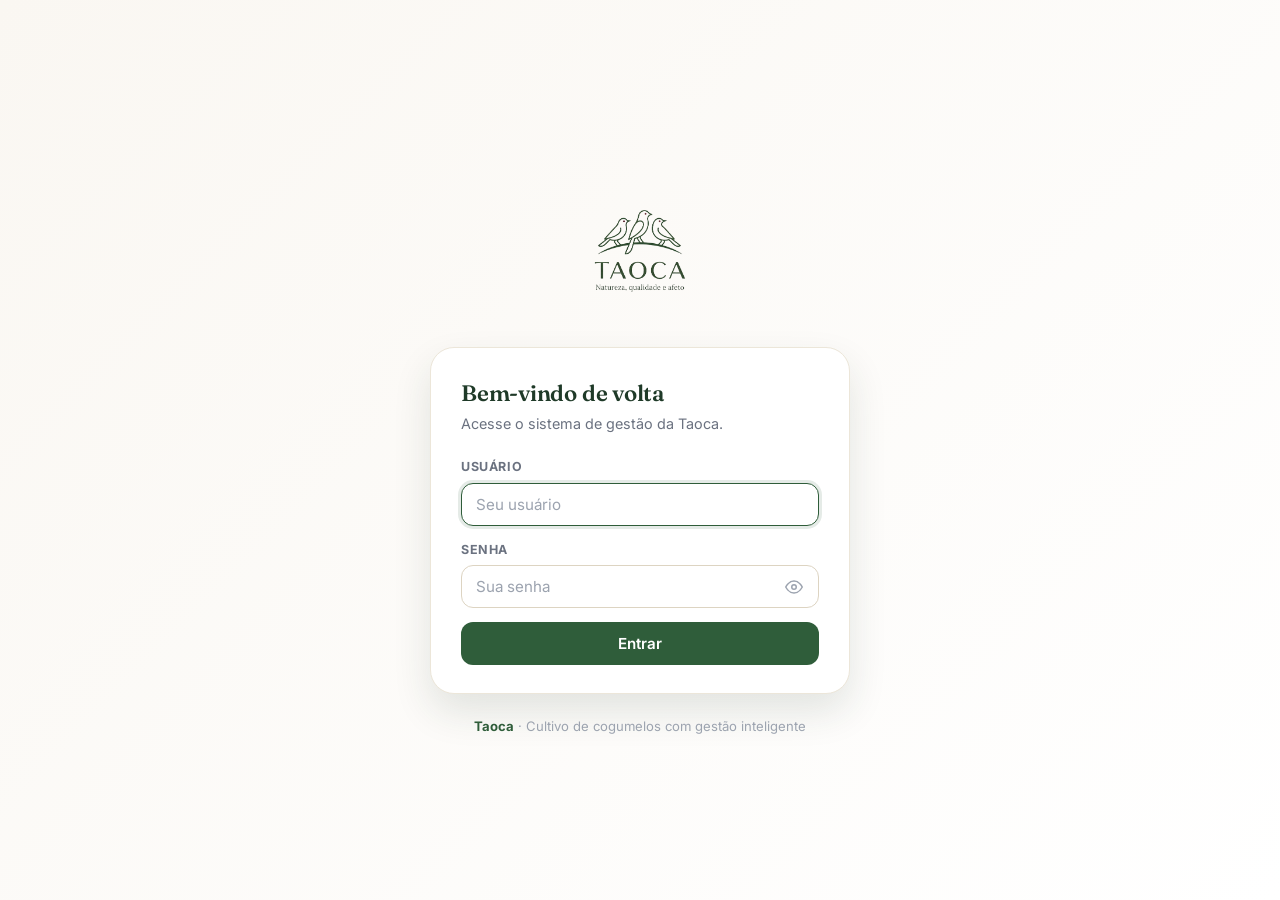
==== commit 8fb84802: "fix(cache): bump versão para 0.7.1 e força reenvio completo - APP_VERSION: 0.7.0 → 0.7.1 em js/taoca" ====
--- a/atas.html
+++ b/atas.html
@@ -4,7 +4,7 @@
   <meta charset="UTF-8" />
   <meta name="viewport" content="width=device-width, initial-scale=1.0" />
   <title>ATAs — Taoca OS</title>
-  <link rel="stylesheet" href="css/taoca-design-system.css" />
+  <link rel="stylesheet" href="css/taoca-design-system.css?v=0.7.1" />
   <link rel="stylesheet" href="css/notifications.css" />
   <link rel="icon" href="assets/taoca-logo.png" />
   <style>
@@ -265,6 +265,6 @@
   </script>
 
   <script src="js/notifications.js"></script>
-  <script src="js/taoca-ai.js"></script>
+  <script src="js/taoca-ai.js?v=0.7.1"></script>
 </body>
 </html>
--- a/css/taoca-design-system.css
+++ b/css/taoca-design-system.css
@@ -135,14 +135,15 @@
 }
 .taoca-app.no-sidebar { grid-template-columns: 1fr; }
 
-/* ----- Sidebar ----- */
+/* ----- Sidebar (clean, fundo claro) ----- */
 .taoca-sidebar {
-  background: linear-gradient(180deg, var(--taoca-green-900) 0%, var(--taoca-green-800) 100%);
-  color: rgba(255,255,255,0.92);
-  padding: 22px 16px;
+  background: #FFFFFF;
+  color: var(--text-primary);
+  border-right: 1px solid var(--border-soft);
+  padding: 22px 14px 18px;
   display: flex;
   flex-direction: column;
-  gap: 4px;
+  gap: 2px;
   position: sticky;
   top: 0;
   height: 100vh;
@@ -152,108 +153,113 @@
 .taoca-sidebar .logo-block {
   display: flex;
   align-items: center;
+  justify-content: center;
+  padding: 4px 8px 22px;
+  margin-bottom: 8px;
+}
+.taoca-sidebar .logo-block .brand-logo {
+  width: 110px;
+  max-width: 80%;
+  height: auto;
+  object-fit: contain;
+}
+
+.taoca-sidebar .nav-group {
+  margin-top: 14px;
+}
+.taoca-sidebar .nav-group:first-of-type { margin-top: 0; }
+.taoca-sidebar .nav-group-title {
+  font-size: 0.66rem;
+  font-weight: 600;
+  text-transform: uppercase;
+  letter-spacing: 0.16em;
+  color: var(--text-muted);
+  padding: 6px 12px 8px;
+}
+.taoca-sidebar .nav-link {
+  display: flex;
+  align-items: center;
   gap: 12px;
-  padding: 6px 10px 18px;
-  border-bottom: 1px solid rgba(255,255,255,0.12);
-  margin-bottom: 14px;
-}
-.taoca-sidebar .logo-block img {
-  width: 42px;
-  height: 42px;
-  object-fit: contain;
-  background: rgba(255,255,255,0.95);
-  border-radius: 12px;
-  padding: 4px;
-  box-shadow: var(--shadow-sm);
-}
-.taoca-sidebar .logo-block .brand-name {
-  font-family: var(--font-serif);
-  font-weight: 700;
-  font-size: 1.4rem;
-  letter-spacing: 0.06em;
-  color: #FFF;
-}
-.taoca-sidebar .logo-block .brand-tag {
-  display: block;
-  font-family: var(--font-sans);
-  font-size: 0.7rem;
-  color: rgba(255,255,255,0.62);
-  letter-spacing: 0.05em;
+  padding: 9px 12px;
+  border-radius: 10px;
+  color: var(--text-secondary);
   font-weight: 500;
-  margin-top: 1px;
-}
-.taoca-sidebar .nav-group {
-  margin-top: 10px;
-}
-.taoca-sidebar .nav-group-title {
-  font-size: 0.68rem;
-  font-weight: 700;
-  text-transform: uppercase;
-  letter-spacing: 0.15em;
-  color: rgba(255,255,255,0.45);
-  padding: 8px 12px 6px;
-}
-.taoca-sidebar .nav-link {
-  display: flex;
-  align-items: center;
-  gap: 12px;
-  padding: 10px 14px;
-  border-radius: var(--radius-md);
-  color: rgba(255,255,255,0.82);
-  font-weight: 500;
-  font-size: 0.92rem;
+  font-size: 0.9rem;
   transition: background var(--t-fast), color var(--t-fast);
   cursor: pointer;
   text-decoration: none;
 }
 .taoca-sidebar .nav-link:hover {
-  background: rgba(255,255,255,0.08);
-  color: #FFF;
+  background: var(--taoca-cream-100);
+  color: var(--text-primary);
 }
 .taoca-sidebar .nav-link.active {
-  background: rgba(255,255,255,0.16);
-  color: #FFF;
-  box-shadow: inset 3px 0 0 var(--taoca-clay-400);
-}
+  background: var(--taoca-green-50);
+  color: var(--brand-strong);
+  font-weight: 600;
+}
+.taoca-sidebar .nav-link.active .icon { color: var(--brand); }
 .taoca-sidebar .nav-link .icon {
-  font-size: 1.1rem;
-  width: 22px;
-  text-align: center;
-}
+  width: 18px;
+  height: 18px;
+  display: inline-flex;
+  align-items: center;
+  justify-content: center;
+  color: var(--text-muted);
+  flex-shrink: 0;
+}
+.taoca-sidebar .nav-link .icon svg { width: 18px; height: 18px; display: block; }
 .taoca-sidebar .nav-link .label { flex: 1; }
-.taoca-sidebar .nav-link .badge {
-  background: var(--taoca-clay-500);
-  color: #FFF;
-  font-size: 0.68rem;
-  padding: 2px 8px;
-  border-radius: 999px;
-  font-weight: 700;
-}
 
 .taoca-sidebar .sidebar-footer {
   margin-top: auto;
   padding-top: 14px;
-  border-top: 1px solid rgba(255,255,255,0.12);
-  font-size: 0.78rem;
-  color: rgba(255,255,255,0.55);
+  border-top: 1px solid var(--border-soft);
   display: flex;
   align-items: center;
   justify-content: space-between;
   gap: 8px;
 }
+.taoca-sidebar .user-chip {
+  display: flex;
+  align-items: center;
+  gap: 10px;
+  min-width: 0;
+}
+.taoca-sidebar .user-avatar {
+  width: 30px;
+  height: 30px;
+  border-radius: 50%;
+  background: var(--taoca-green-50);
+  color: var(--brand-strong);
+  display: grid;
+  place-items: center;
+  font-weight: 700;
+  font-size: 0.82rem;
+  flex-shrink: 0;
+}
+.taoca-sidebar .footer-text {
+  font-size: 0.85rem;
+  font-weight: 600;
+  color: var(--text-primary);
+  white-space: nowrap;
+  overflow: hidden;
+  text-overflow: ellipsis;
+}
 .taoca-sidebar .logout-link {
   background: transparent;
-  border: 1px solid rgba(255,255,255,0.2);
-  color: rgba(255,255,255,0.75);
-  padding: 6px 12px;
-  border-radius: 999px;
+  border: 0;
+  color: var(--text-muted);
+  padding: 6px;
+  border-radius: 8px;
   cursor: pointer;
-  font-size: 0.78rem;
-  font-weight: 600;
-  font-family: inherit;
-  transition: background var(--t-fast);
-}
-.taoca-sidebar .logout-link:hover { background: rgba(255,255,255,0.1); color: #FFF; }
+  display: inline-flex;
+  align-items: center;
+  justify-content: center;
+  transition: background var(--t-fast), color var(--t-fast);
+}
+.taoca-sidebar .logout-link svg { width: 18px; height: 18px; }
+.taoca-sidebar .logout-link:hover { background: var(--taoca-cream-100); color: var(--text-primary); }
 
 /* ----- Main ----- */
 .taoca-main {
@@ -264,50 +270,49 @@
 
 .taoca-topbar {
   height: var(--topbar-h);
-  background: rgba(250, 247, 242, 0.85);
+  background: rgba(255, 255, 255, 0.85);
   backdrop-filter: blur(14px);
   -webkit-backdrop-filter: blur(14px);
   border-bottom: 1px solid var(--border-soft);
   display: flex;
   align-items: center;
   justify-content: space-between;
-  padding: 0 28px;
+  padding: 0 32px;
   gap: 18px;
   position: sticky;
   top: 0;
   z-index: 40;
 }
 .taoca-topbar .page-title-block { min-width: 0; }
-.taoca-topbar .breadcrumb {
-  font-size: 0.78rem;
-  color: var(--text-muted);
-  letter-spacing: 0.04em;
-  text-transform: uppercase;
-  font-weight: 600;
-}
 .taoca-topbar .page-title {
   font-family: var(--font-serif);
-  font-size: 1.45rem;
+  font-size: 1.5rem;
   font-weight: 600;
   color: var(--text-primary);
+  letter-spacing: -0.015em;
+  line-height: 1.2;
+  margin: 0;
+}
+.taoca-topbar .page-subtitle {
+  font-size: 0.85rem;
+  color: var(--text-secondary);
   margin-top: 2px;
-  letter-spacing: -0.01em;
-}
-.taoca-topbar .topbar-actions { display: flex; align-items: center; gap: 12px; }
+}
+.taoca-topbar .topbar-actions { display: flex; align-items: center; gap: 10px; }
 .taoca-topbar .icon-btn {
-  width: 40px;
-  height: 40px;
+  width: 38px;
+  height: 38px;
   border: 1px solid var(--border-soft);
   background: var(--bg-surface);
-  border-radius: var(--radius-md);
+  border-radius: 10px;
   display: grid;
   place-items: center;
   cursor: pointer;
-  font-size: 1.05rem;
-  color: var(--text-secondary);
-  transition: background var(--t-fast), border-color var(--t-fast);
-}
-.taoca-topbar .icon-btn:hover { background: var(--taoca-cream-100); color: var(--brand); }
+  color: var(--text-secondary);
+  transition: background var(--t-fast), border-color var(--t-fast), color var(--t-fast);
+}
+.taoca-topbar .icon-btn svg { width: 18px; height: 18px; }
+.taoca-topbar .icon-btn:hover { background: var(--taoca-cream-100); color: var(--brand); border-color: var(--taoca-green-300); }
 
 .taoca-content { padding: 28px; max-width: var(--maxw); width: 100%; margin: 0 auto; }
 
@@ -586,14 +591,25 @@
   color: #FFF;
   border: 0;
   box-shadow: 0 14px 30px rgba(31,58,40,0.32), inset 0 0 0 2px rgba(255,255,255,0.08);
-  cursor: pointer;
+  cursor: grab;
   z-index: 80;
   display: grid;
   place-items: center;
   font-size: 1.6rem;
-  transition: transform var(--t-base);
+  transition: transform var(--t-base), box-shadow var(--t-base);
+  touch-action: none;       /* permite arrastar em mobile sem scroll */
+  user-select: none;
+  -webkit-user-select: none;
 }
 .tai-fab:hover { transform: translateY(-3px) scale(1.05); }
+.tai-fab:active { cursor: grabbing; }
+.tai-fab.dragging {
+  cursor: grabbing;
+  transform: scale(1.08);
+  box-shadow: 0 20px 40px rgba(31,58,40,0.45), inset 0 0 0 2px rgba(255,255,255,0.15);
+  transition: none;
+}
+.tai-fab.dragging .pulse { display: none; }
 .tai-fab .pulse {
   position: absolute;
   inset: -4px;
@@ -876,17 +892,15 @@
   .grid-5 { grid-template-columns: repeat(3, minmax(0,1fr)); }
 }
 @media (max-width: 900px) {
-  :root { --sidebar-w: 72px; }
+  :root { --sidebar-w: 68px; }
   .taoca-sidebar { padding: 18px 8px; }
   .taoca-sidebar .nav-link .label,
   .taoca-sidebar .nav-group-title,
-  .taoca-sidebar .logo-block .brand-name,
-  .taoca-sidebar .logo-block .brand-tag,
-  .taoca-sidebar .sidebar-footer .footer-text,
-  .taoca-sidebar .nav-link .badge { display: none; }
-  .taoca-sidebar .nav-link { justify-content: center; padding: 12px; }
-  .taoca-sidebar .logo-block { justify-content: center; padding-bottom: 12px; }
-  .taoca-sidebar .logout-link { padding: 6px; }
+  .taoca-sidebar .user-chip .footer-text { display: none; }
+  .taoca-sidebar .nav-link { justify-content: center; padding: 11px; }
+  .taoca-sidebar .logo-block { padding-bottom: 14px; }
+  .taoca-sidebar .logo-block .brand-logo { width: 44px; }
+  .taoca-sidebar .sidebar-footer { flex-direction: column; gap: 10px; }
   .taoca-content { padding: 20px 16px; }
   .taoca-topbar { padding: 0 16px; }
 }
